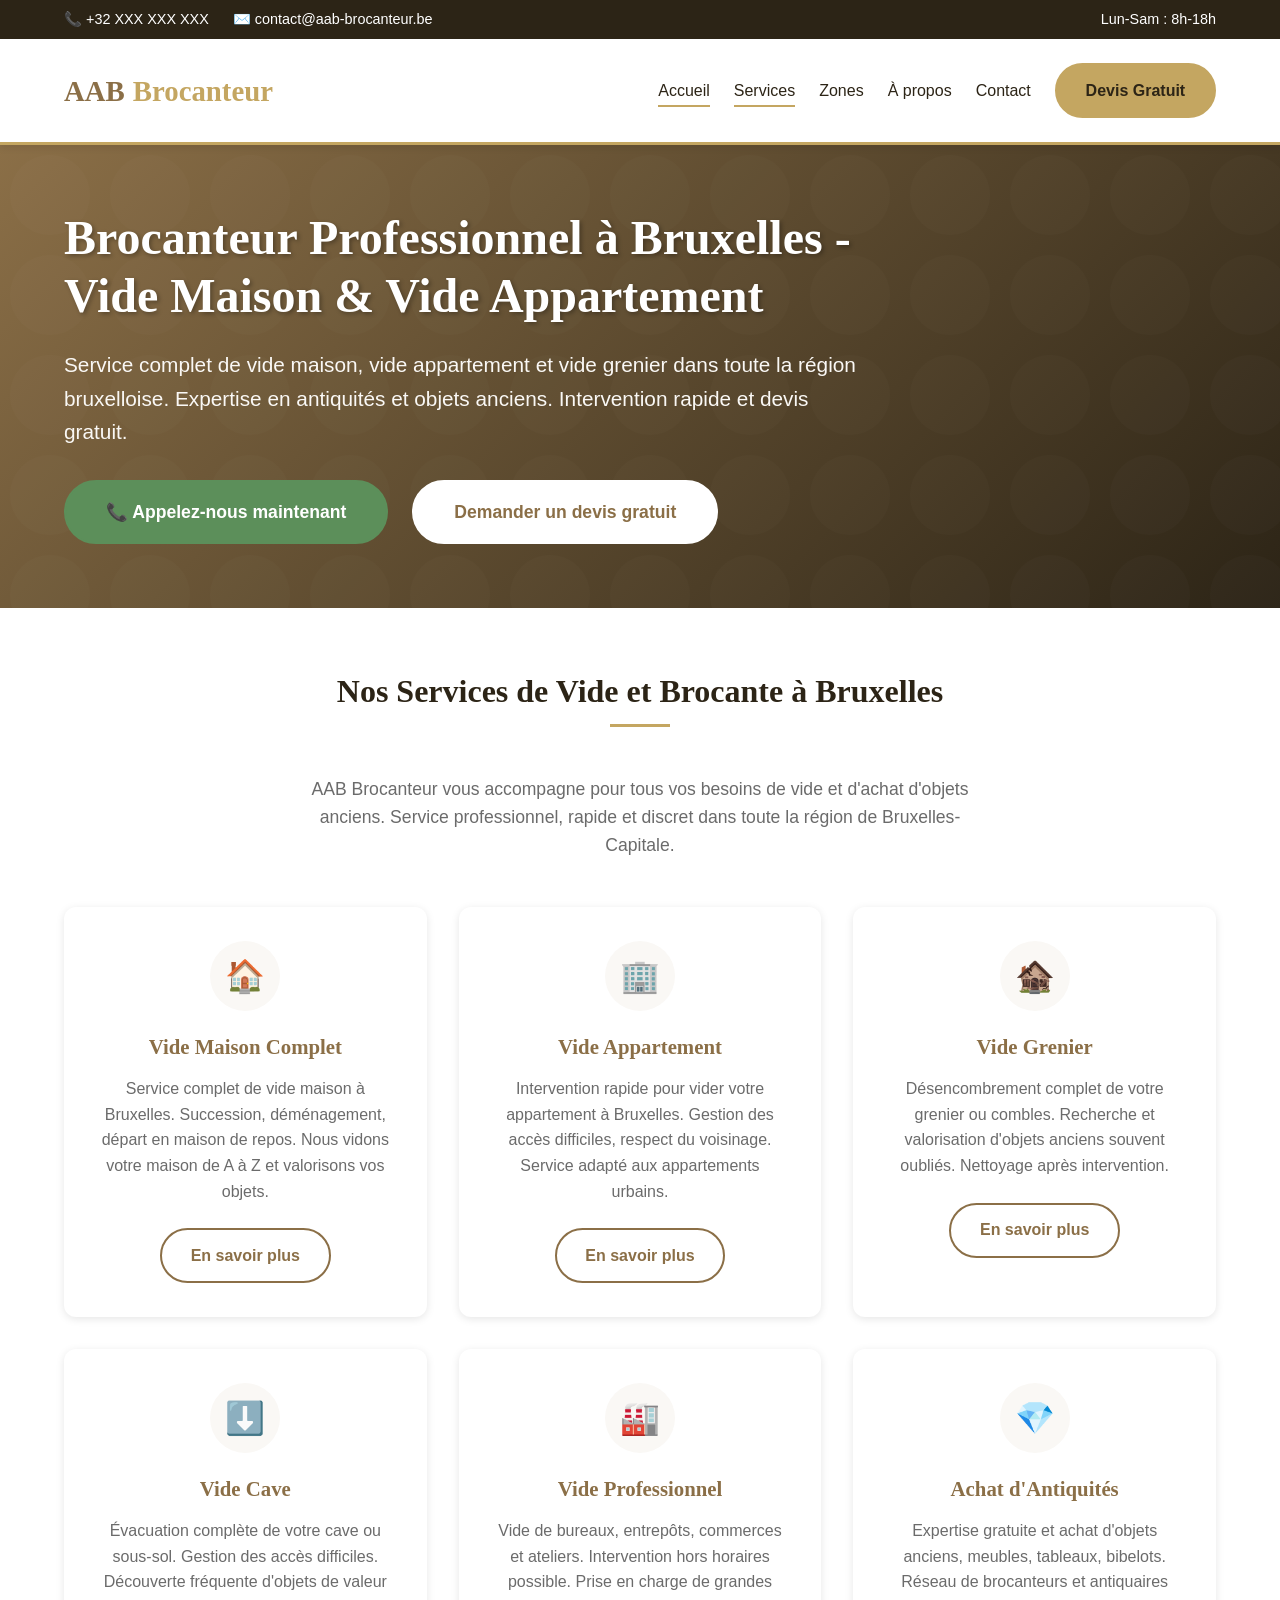
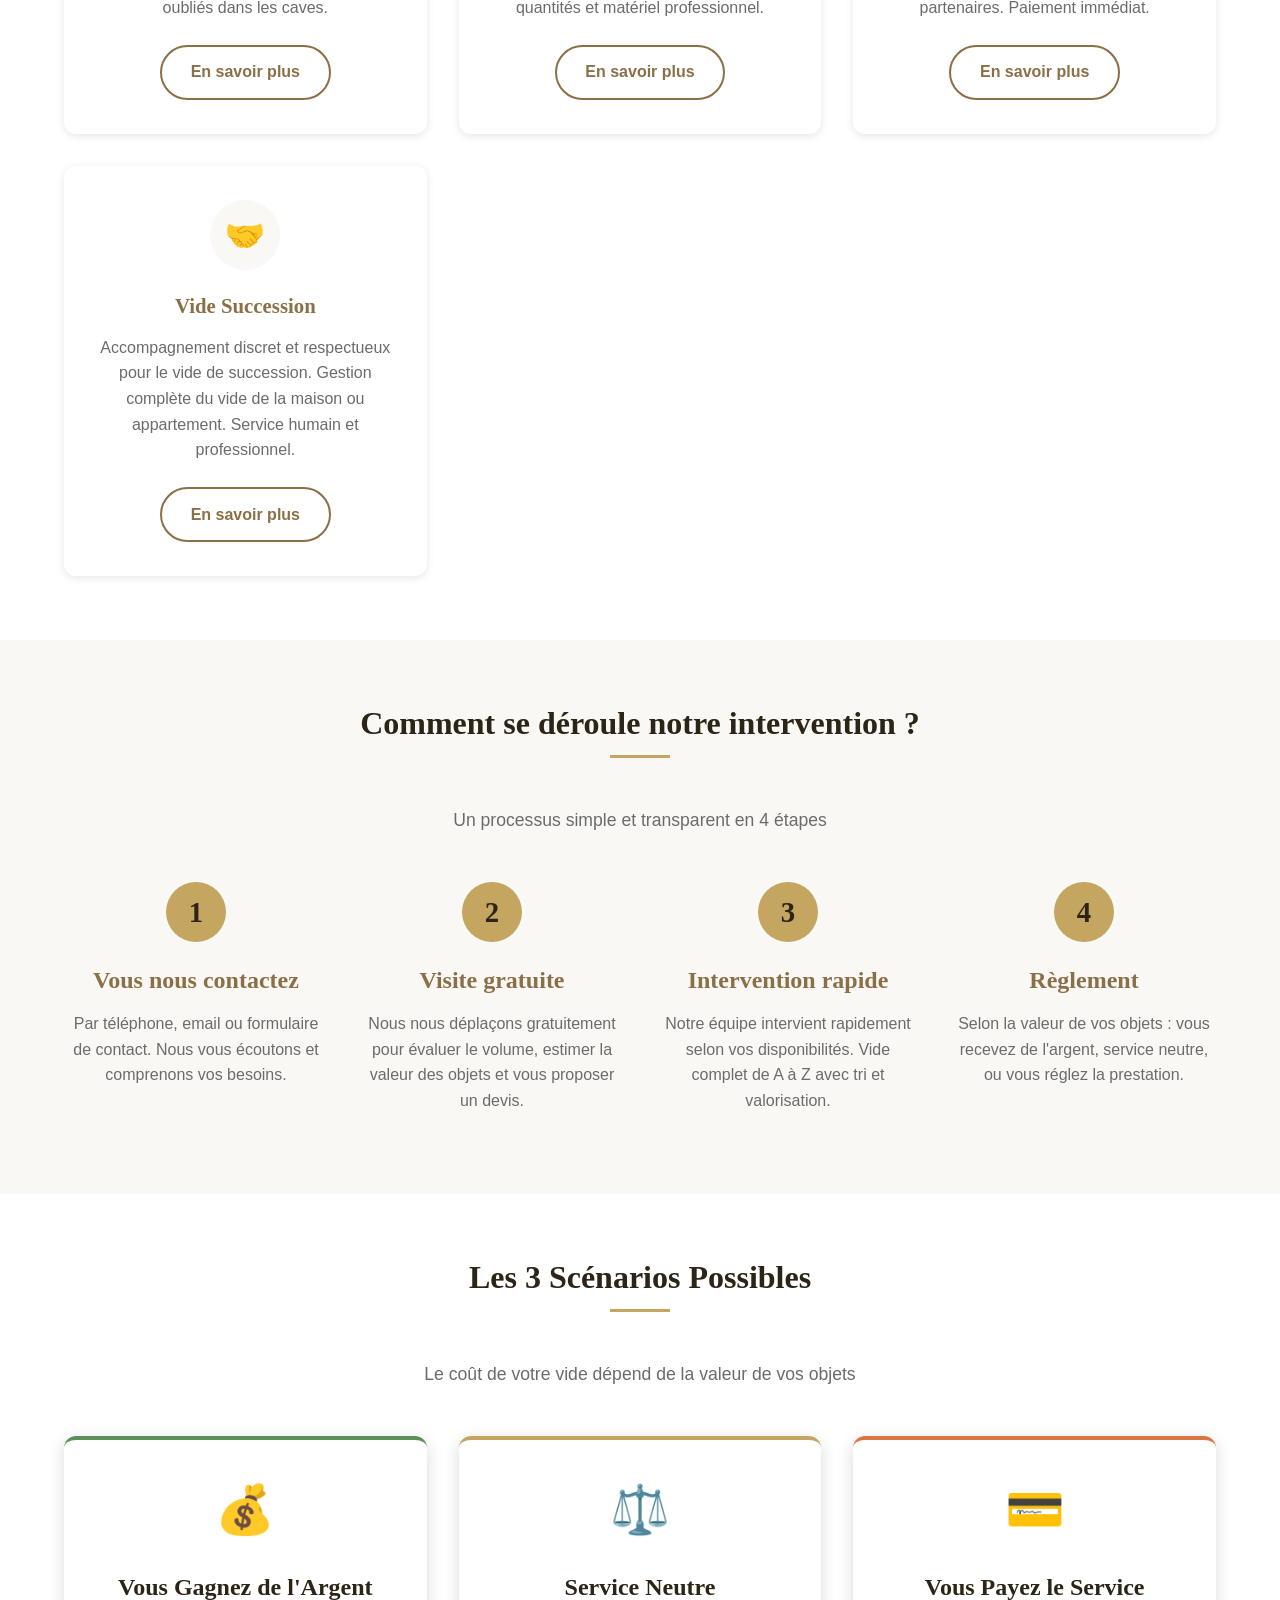
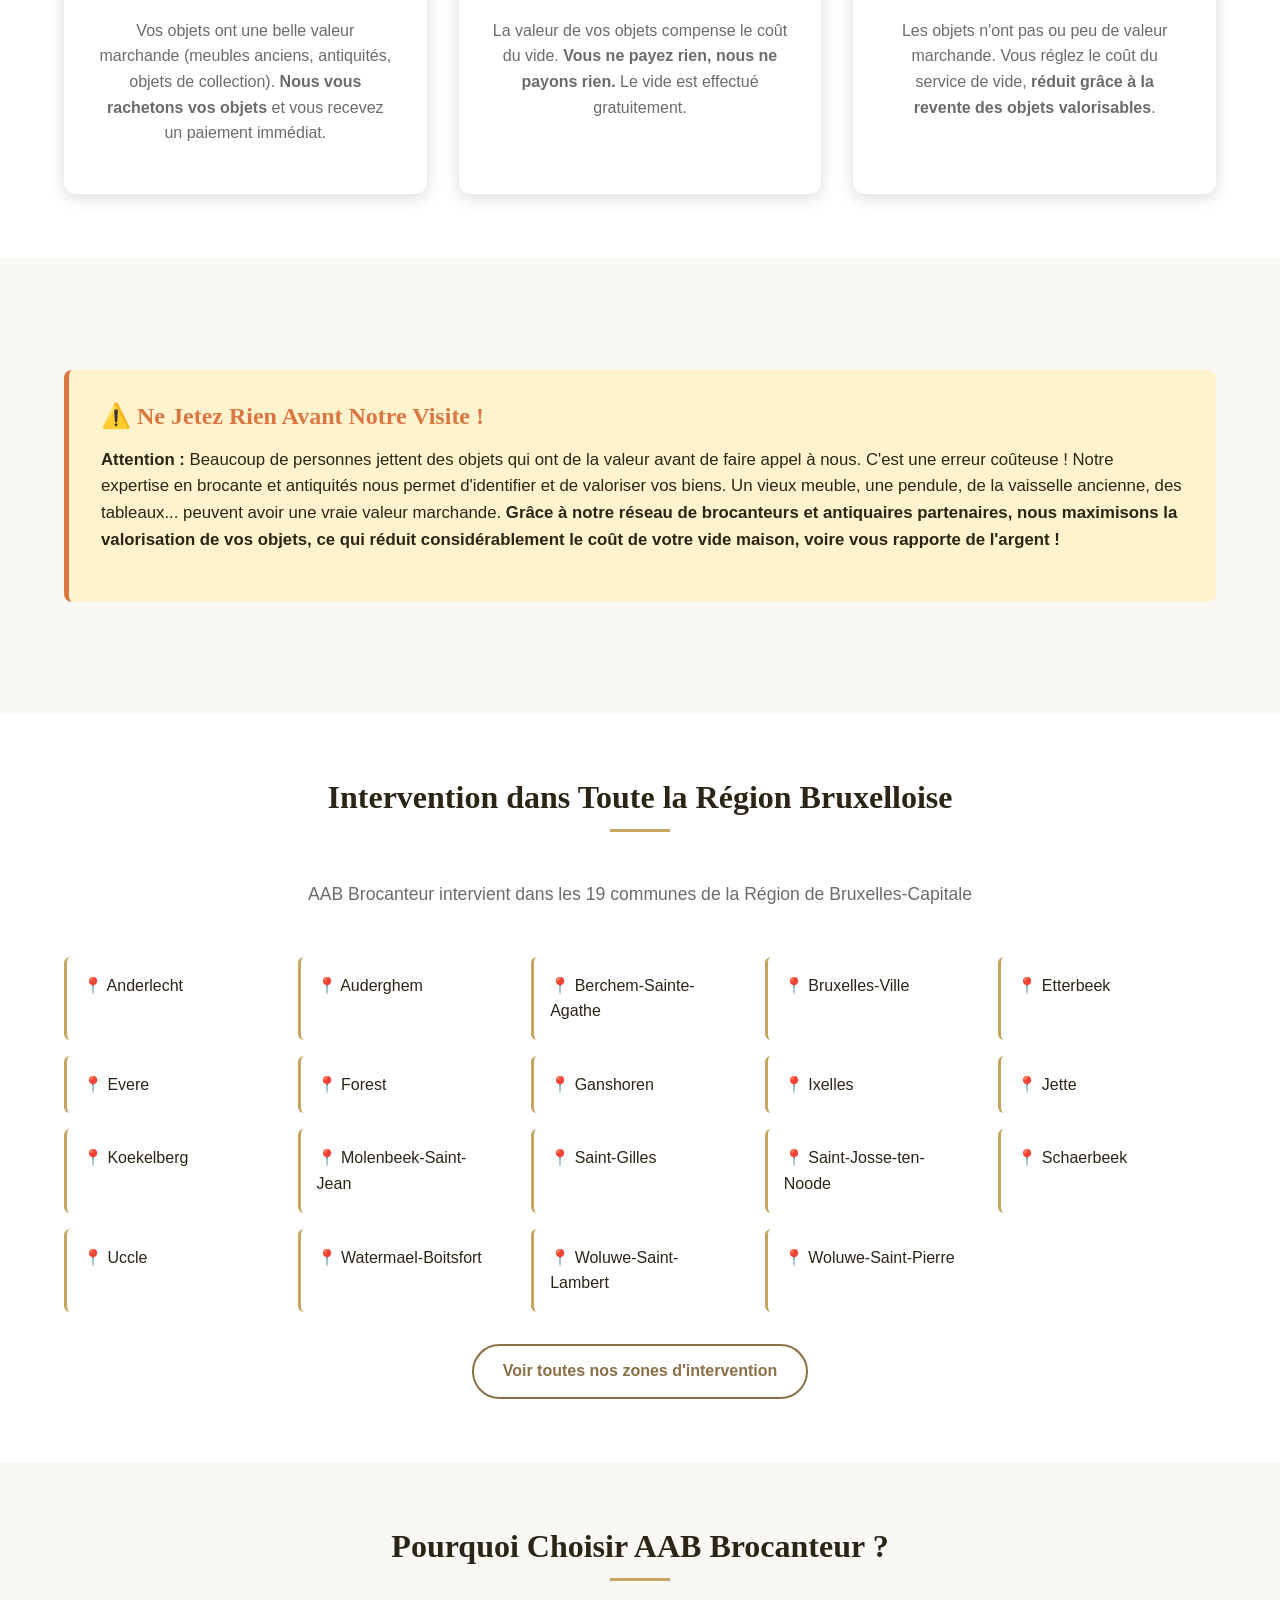
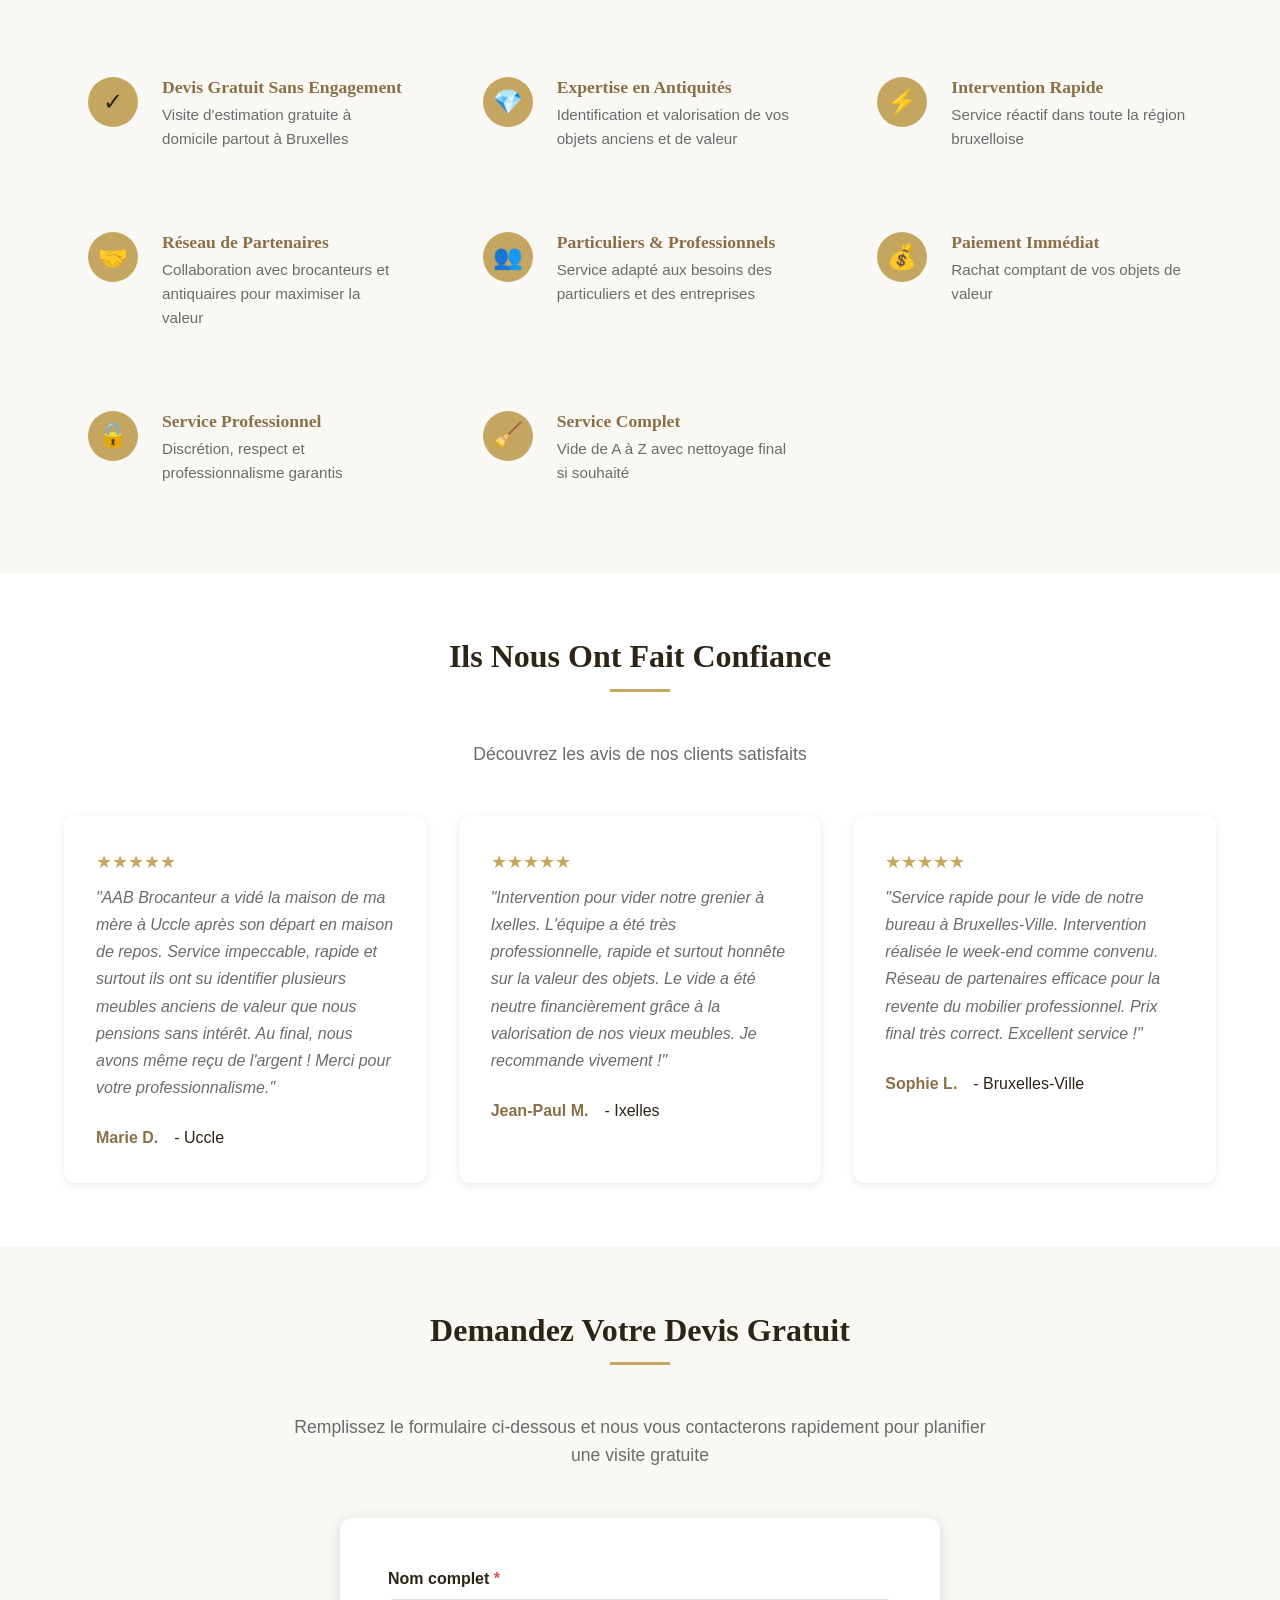
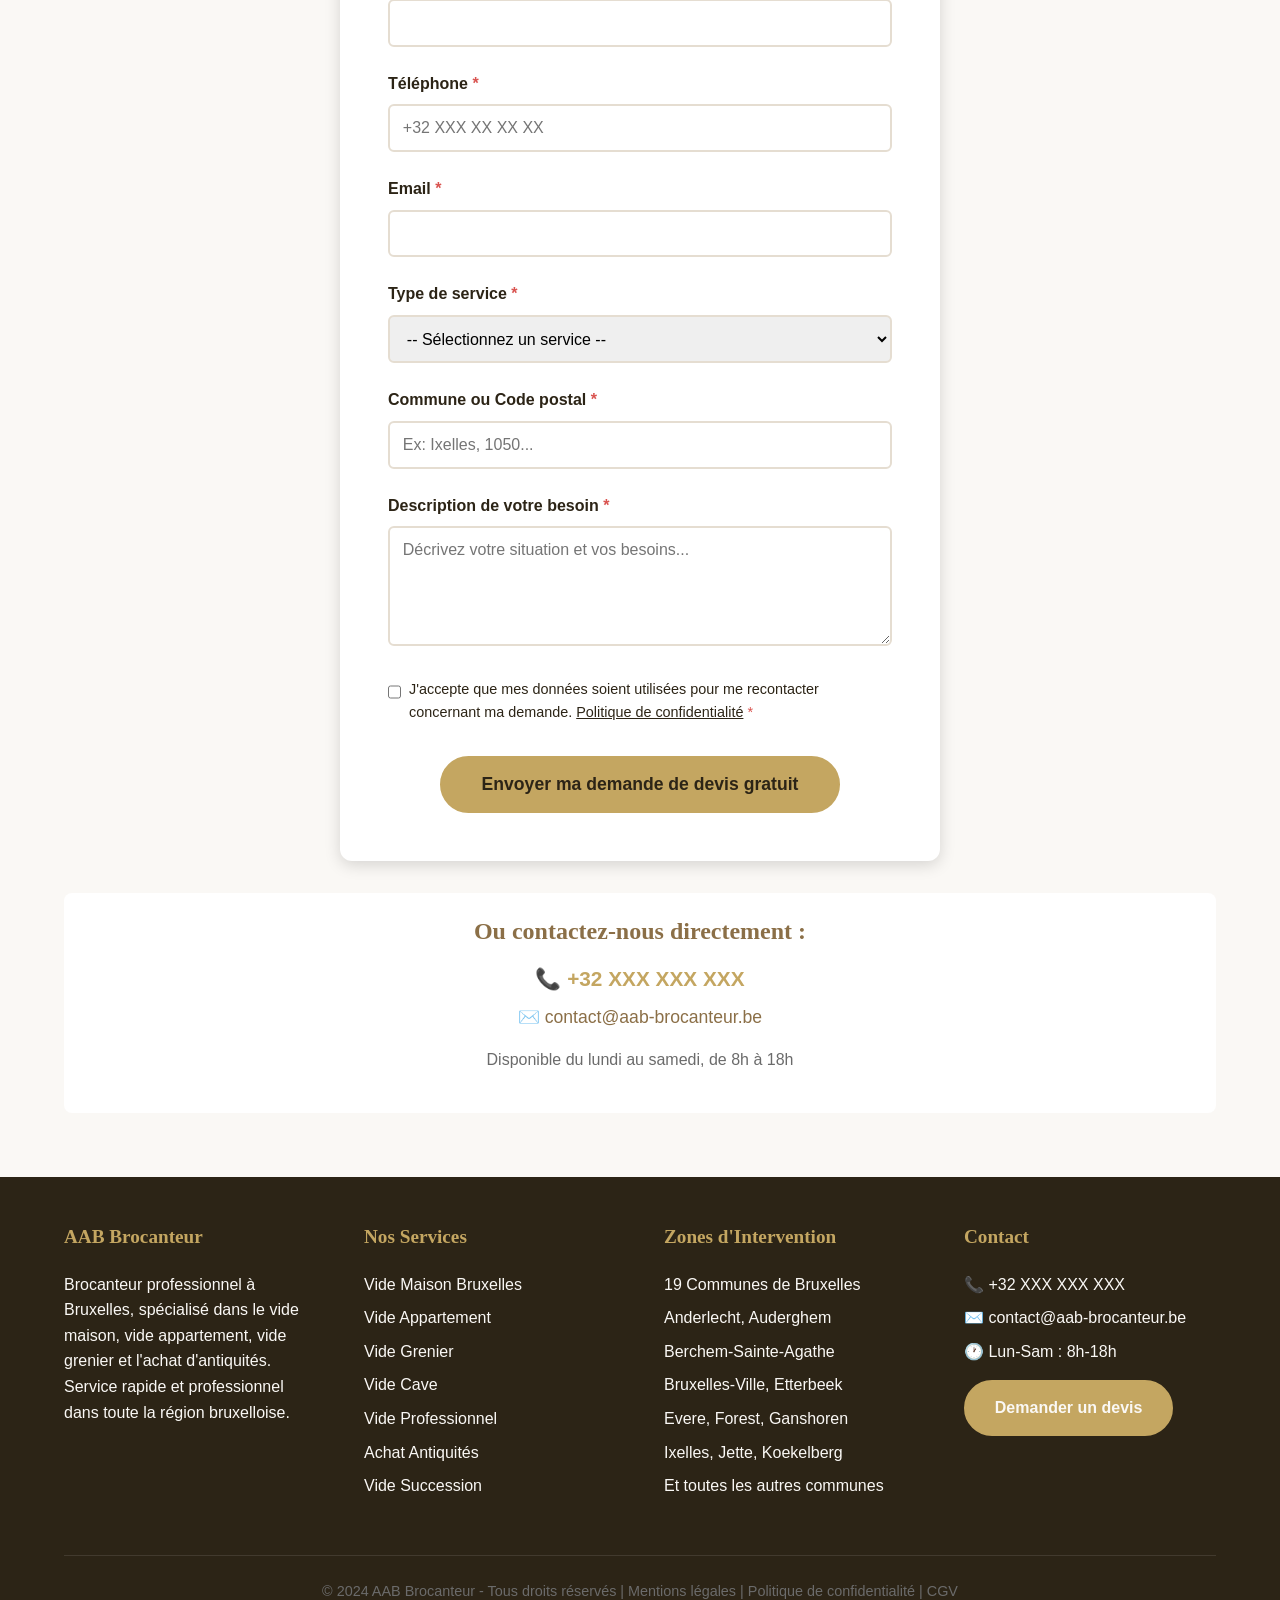
==== index.html @ a9557504 "Création complète du site AAB Brocanteur Site web professionnel pour brocanteur à Bruxelles avec :  " ====
<!DOCTYPE html>
<html lang="fr-BE">
<head>
  <meta charset="UTF-8">
  <meta name="viewport" content="width=device-width, initial-scale=1.0">
  <meta http-equiv="X-UA-Compatible" content="IE=edge">

  <!-- SEO Meta Tags -->
  <title>Brocanteur Bruxelles | Vide Maison & Appartement | AAB Brocanteur</title>
  <meta name="description" content="Brocanteur professionnel à Bruxelles. Vide maison, vide appartement, vide grenier. Expertise en antiquités. Devis gratuit. Intervention rapide dans les 19 communes.">
  <meta name="keywords" content="brocanteur bruxelles, vide maison bruxelles, vide appartement bruxelles, vide grenier bruxelles, vide cave, achat antiquités bruxelles">
  <meta name="author" content="AAB Brocanteur">
  <meta name="robots" content="index, follow">
  <link rel="canonical" href="https://aab-brocanteur.be/">

  <!-- Open Graph / Facebook -->
  <meta property="og:type" content="website">
  <meta property="og:url" content="https://aab-brocanteur.be/">
  <meta property="og:title" content="Brocanteur Bruxelles | Vide Maison & Appartement | AAB Brocanteur">
  <meta property="og:description" content="Brocanteur professionnel à Bruxelles. Vide maison, vide appartement, vide grenier. Expertise en antiquités. Devis gratuit.">
  <meta property="og:locale" content="fr_BE">

  <!-- Favicon (placeholder) -->
  <link rel="icon" type="image/x-icon" href="/favicon.ico">

  <!-- Stylesheet -->
  <link rel="stylesheet" href="css/style.css">

  <!-- Schema.org Structured Data -->
  <script type="application/ld+json">
  {
    "@context": "https://schema.org",
    "@type": "LocalBusiness",
    "name": "AAB Brocanteur",
    "image": "https://aab-brocanteur.be/images/logo.png",
    "@id": "https://aab-brocanteur.be",
    "url": "https://aab-brocanteur.be",
    "telephone": "+32-XXX-XXX-XXX",
    "priceRange": "€€",
    "address": {
      "@type": "PostalAddress",
      "addressLocality": "Bruxelles",
      "addressRegion": "Région de Bruxelles-Capitale",
      "addressCountry": "BE"
    },
    "geo": {
      "@type": "GeoCoordinates",
      "latitude": 50.8503,
      "longitude": 4.3517
    },
    "openingHoursSpecification": {
      "@type": "OpeningHoursSpecification",
      "dayOfWeek": [
        "Monday",
        "Tuesday",
        "Wednesday",
        "Thursday",
        "Friday",
        "Saturday"
      ],
      "opens": "08:00",
      "closes": "18:00"
    },
    "sameAs": [],
    "areaServed": [
      "Anderlecht", "Auderghem", "Berchem-Sainte-Agathe", "Bruxelles-Ville",
      "Etterbeek", "Evere", "Forest", "Ganshoren", "Ixelles", "Jette",
      "Koekelberg", "Molenbeek-Saint-Jean", "Saint-Gilles", "Saint-Josse-ten-Noode",
      "Schaerbeek", "Uccle", "Watermael-Boitsfort", "Woluwe-Saint-Lambert", "Woluwe-Saint-Pierre"
    ],
    "hasOfferCatalog": {
      "@type": "OfferCatalog",
      "name": "Services de vide et brocante",
      "itemListElement": [
        {
          "@type": "Offer",
          "itemOffered": {
            "@type": "Service",
            "name": "Vide Maison Bruxelles",
            "description": "Service complet de vide maison à Bruxelles"
          }
        },
        {
          "@type": "Offer",
          "itemOffered": {
            "@type": "Service",
            "name": "Vide Appartement Bruxelles",
            "description": "Service de vide appartement professionnel"
          }
        },
        {
          "@type": "Offer",
          "itemOffered": {
            "@type": "Service",
            "name": "Achat Antiquités Bruxelles",
            "description": "Expertise et achat d'objets anciens et antiquités"
          }
        }
      ]
    }
  }
  </script>
</head>
<body>

  <!-- ===== HEADER ===== -->
  <header class="header">
    <!-- Header Top -->
    <div class="header-top">
      <div class="container">
        <div class="header-contact">
          <a href="tel:+32XXXXXXXXX" title="Appelez-nous">
            📞 +32 XXX XXX XXX
          </a>
          <a href="mailto:contact@aab-brocanteur.be" title="Envoyez-nous un email">
            ✉️ contact@aab-brocanteur.be
          </a>
        </div>
        <div class="header-hours">
          Lun-Sam : 8h-18h
        </div>
      </div>
    </div>

    <!-- Header Main -->
    <div class="header-main">
      <div class="container">
        <div class="header-content">
          <!-- Logo -->
          <a href="index.html" class="logo">
            AAB <span>Brocanteur</span>
          </a>

          <!-- Navigation -->
          <nav class="nav" role="navigation" aria-label="Navigation principale">
            <ul class="nav-list">
              <li><a href="index.html" class="nav-link active">Accueil</a></li>
              <li><a href="#services" class="nav-link">Services</a></li>
              <li><a href="zones-intervention.html" class="nav-link">Zones</a></li>
              <li><a href="a-propos.html" class="nav-link">À propos</a></li>
              <li><a href="contact.html" class="nav-link">Contact</a></li>
              <li><a href="#devis" class="btn btn-primary">Devis Gratuit</a></li>
            </ul>
          </nav>

          <!-- Mobile Menu Toggle -->
          <button class="mobile-menu-toggle" aria-label="Menu" aria-expanded="false">
            ☰
          </button>
        </div>
      </div>
    </div>
  </header>

  <!-- ===== HERO SECTION ===== -->
  <section class="hero">
    <div class="container">
      <div class="hero-content">
        <h1>Brocanteur Professionnel à Bruxelles - Vide Maison & Vide Appartement</h1>
        <p class="hero-subtitle">
          Service complet de vide maison, vide appartement et vide grenier dans toute la région bruxelloise.
          Expertise en antiquités et objets anciens. Intervention rapide et devis gratuit.
        </p>
        <div class="hero-cta">
          <a href="tel:+32XXXXXXXXX" class="btn btn-phone btn-large">
            📞 Appelez-nous maintenant
          </a>
          <a href="#devis" class="btn btn-white btn-large">
            Demander un devis gratuit
          </a>
        </div>
      </div>
    </div>
  </section>

  <!-- ===== SERVICES ===== -->
  <section id="services" class="section">
    <div class="container">
      <div class="section-title">
        <h2>Nos Services de Vide et Brocante à Bruxelles</h2>
        <p class="section-subtitle">
          AAB Brocanteur vous accompagne pour tous vos besoins de vide et d'achat d'objets anciens.
          Service professionnel, rapide et discret dans toute la région de Bruxelles-Capitale.
        </p>
      </div>

      <div class="services-grid">
        <!-- Service 1 : Vide Maison -->
        <article class="service-card">
          <div class="service-icon">🏠</div>
          <h3>Vide Maison Complet</h3>
          <p>
            Service complet de vide maison à Bruxelles. Succession, déménagement, départ en maison de repos.
            Nous vidons votre maison de A à Z et valorisons vos objets.
          </p>
          <a href="vide-maison-bruxelles.html" class="btn btn-secondary">En savoir plus</a>
        </article>

        <!-- Service 2 : Vide Appartement -->
        <article class="service-card">
          <div class="service-icon">🏢</div>
          <h3>Vide Appartement</h3>
          <p>
            Intervention rapide pour vider votre appartement à Bruxelles. Gestion des accès difficiles,
            respect du voisinage. Service adapté aux appartements urbains.
          </p>
          <a href="vide-appartement-bruxelles.html" class="btn btn-secondary">En savoir plus</a>
        </article>

        <!-- Service 3 : Vide Grenier -->
        <article class="service-card">
          <div class="service-icon">🏚️</div>
          <h3>Vide Grenier</h3>
          <p>
            Désencombrement complet de votre grenier ou combles. Recherche et valorisation d'objets anciens
            souvent oubliés. Nettoyage après intervention.
          </p>
          <a href="vide-grenier-bruxelles.html" class="btn btn-secondary">En savoir plus</a>
        </article>

        <!-- Service 4 : Vide Cave -->
        <article class="service-card">
          <div class="service-icon">⬇️</div>
          <h3>Vide Cave</h3>
          <p>
            Évacuation complète de votre cave ou sous-sol. Gestion des accès difficiles.
            Découverte fréquente d'objets de valeur oubliés dans les caves.
          </p>
          <a href="vide-cave-bruxelles.html" class="btn btn-secondary">En savoir plus</a>
        </article>

        <!-- Service 5 : Vide Professionnel -->
        <article class="service-card">
          <div class="service-icon">🏭</div>
          <h3>Vide Professionnel</h3>
          <p>
            Vide de bureaux, entrepôts, commerces et ateliers. Intervention hors horaires possible.
            Prise en charge de grandes quantités et matériel professionnel.
          </p>
          <a href="vide-professionnel-bruxelles.html" class="btn btn-secondary">En savoir plus</a>
        </article>

        <!-- Service 6 : Brocanteur - Achat Antiquités -->
        <article class="service-card">
          <div class="service-icon">💎</div>
          <h3>Achat d'Antiquités</h3>
          <p>
            Expertise gratuite et achat d'objets anciens, meubles, tableaux, bibelots.
            Réseau de brocanteurs et antiquaires partenaires. Paiement immédiat.
          </p>
          <a href="brocanteur-achat-antiquites-bruxelles.html" class="btn btn-secondary">En savoir plus</a>
        </article>

        <!-- Service 7 : Vide Succession -->
        <article class="service-card">
          <div class="service-icon">🤝</div>
          <h3>Vide Succession</h3>
          <p>
            Accompagnement discret et respectueux pour le vide de succession.
            Gestion complète du vide de la maison ou appartement. Service humain et professionnel.
          </p>
          <a href="vide-succession-bruxelles.html" class="btn btn-secondary">En savoir plus</a>
        </article>
      </div>
    </div>
  </section>

  <!-- ===== COMMENT ÇA MARCHE ===== -->
  <section class="section section-alt">
    <div class="container">
      <div class="section-title">
        <h2>Comment se déroule notre intervention ?</h2>
        <p class="section-subtitle">
          Un processus simple et transparent en 4 étapes
        </p>
      </div>

      <div class="steps-container">
        <div class="step">
          <div class="step-number">1</div>
          <h3>Vous nous contactez</h3>
          <p>
            Par téléphone, email ou formulaire de contact. Nous vous écoutons et comprenons vos besoins.
          </p>
        </div>

        <div class="step">
          <div class="step-number">2</div>
          <h3>Visite gratuite</h3>
          <p>
            Nous nous déplaçons gratuitement pour évaluer le volume, estimer la valeur des objets et vous proposer un devis.
          </p>
        </div>

        <div class="step">
          <div class="step-number">3</div>
          <h3>Intervention rapide</h3>
          <p>
            Notre équipe intervient rapidement selon vos disponibilités. Vide complet de A à Z avec tri et valorisation.
          </p>
        </div>

        <div class="step">
          <div class="step-number">4</div>
          <h3>Règlement</h3>
          <p>
            Selon la valeur de vos objets : vous recevez de l'argent, service neutre, ou vous réglez la prestation.
          </p>
        </div>
      </div>
    </div>
  </section>

  <!-- ===== 3 SCÉNARIOS ===== -->
  <section class="section">
    <div class="container">
      <div class="section-title">
        <h2>Les 3 Scénarios Possibles</h2>
        <p class="section-subtitle">
          Le coût de votre vide dépend de la valeur de vos objets
        </p>
      </div>

      <div class="scenarios-grid">
        <!-- Scénario 1 : Vous gagnez -->
        <div class="scenario-card scenario-positive">
          <div class="scenario-icon">💰</div>
          <h3>Vous Gagnez de l'Argent</h3>
          <p>
            Vos objets ont une belle valeur marchande (meubles anciens, antiquités, objets de collection).
            <strong>Nous vous rachetons vos objets</strong> et vous recevez un paiement immédiat.
          </p>
        </div>

        <!-- Scénario 2 : Service Neutre -->
        <div class="scenario-card scenario-neutral">
          <div class="scenario-icon">⚖️</div>
          <h3>Service Neutre</h3>
          <p>
            La valeur de vos objets compense le coût du vide.
            <strong>Vous ne payez rien, nous ne payons rien.</strong> Le vide est effectué gratuitement.
          </p>
        </div>

        <!-- Scénario 3 : Vous payez -->
        <div class="scenario-card scenario-paid">
          <div class="scenario-icon">💳</div>
          <h3>Vous Payez le Service</h3>
          <p>
            Les objets n'ont pas ou peu de valeur marchande.
            Vous réglez le coût du service de vide, <strong>réduit grâce à la revente des objets valorisables</strong>.
          </p>
        </div>
      </div>
    </div>
  </section>

  <!-- ===== ALERTE IMPORTANTE ===== -->
  <section class="section section-alt">
    <div class="container">
      <div class="alert-box">
        <h3>⚠️ Ne Jetez Rien Avant Notre Visite !</h3>
        <p>
          <strong>Attention :</strong> Beaucoup de personnes jettent des objets qui ont de la valeur avant de faire appel à nous.
          C'est une erreur coûteuse ! Notre expertise en brocante et antiquités nous permet d'identifier et de valoriser
          vos biens. Un vieux meuble, une pendule, de la vaisselle ancienne, des tableaux... peuvent avoir une vraie valeur marchande.
          <strong>Grâce à notre réseau de brocanteurs et antiquaires partenaires, nous maximisons la valorisation de vos objets,
          ce qui réduit considérablement le coût de votre vide maison, voire vous rapporte de l'argent !</strong>
        </p>
      </div>
    </div>
  </section>

  <!-- ===== ZONE D'INTERVENTION ===== -->
  <section class="section">
    <div class="container">
      <div class="section-title">
        <h2>Intervention dans Toute la Région Bruxelloise</h2>
        <p class="section-subtitle">
          AAB Brocanteur intervient dans les 19 communes de la Région de Bruxelles-Capitale
        </p>
      </div>

      <div class="communes-list">
        <div class="commune-item">📍 Anderlecht</div>
        <div class="commune-item">📍 Auderghem</div>
        <div class="commune-item">📍 Berchem-Sainte-Agathe</div>
        <div class="commune-item">📍 Bruxelles-Ville</div>
        <div class="commune-item">📍 Etterbeek</div>
        <div class="commune-item">📍 Evere</div>
        <div class="commune-item">📍 Forest</div>
        <div class="commune-item">📍 Ganshoren</div>
        <div class="commune-item">📍 Ixelles</div>
        <div class="commune-item">📍 Jette</div>
        <div class="commune-item">📍 Koekelberg</div>
        <div class="commune-item">📍 Molenbeek-Saint-Jean</div>
        <div class="commune-item">📍 Saint-Gilles</div>
        <div class="commune-item">📍 Saint-Josse-ten-Noode</div>
        <div class="commune-item">📍 Schaerbeek</div>
        <div class="commune-item">📍 Uccle</div>
        <div class="commune-item">📍 Watermael-Boitsfort</div>
        <div class="commune-item">📍 Woluwe-Saint-Lambert</div>
        <div class="commune-item">📍 Woluwe-Saint-Pierre</div>
      </div>

      <div style="text-align: center; margin-top: 2rem;">
        <a href="zones-intervention.html" class="btn btn-secondary">
          Voir toutes nos zones d'intervention
        </a>
      </div>
    </div>
  </section>

  <!-- ===== POURQUOI NOUS CHOISIR ===== -->
  <section class="section section-alt">
    <div class="container">
      <div class="section-title">
        <h2>Pourquoi Choisir AAB Brocanteur ?</h2>
      </div>

      <div class="features-grid">
        <div class="feature">
          <div class="feature-icon">✓</div>
          <div class="feature-content">
            <h3>Devis Gratuit Sans Engagement</h3>
            <p>Visite d'estimation gratuite à domicile partout à Bruxelles</p>
          </div>
        </div>

        <div class="feature">
          <div class="feature-icon">💎</div>
          <div class="feature-content">
            <h3>Expertise en Antiquités</h3>
            <p>Identification et valorisation de vos objets anciens et de valeur</p>
          </div>
        </div>

        <div class="feature">
          <div class="feature-icon">⚡</div>
          <div class="feature-content">
            <h3>Intervention Rapide</h3>
            <p>Service réactif dans toute la région bruxelloise</p>
          </div>
        </div>

        <div class="feature">
          <div class="feature-icon">🤝</div>
          <div class="feature-content">
            <h3>Réseau de Partenaires</h3>
            <p>Collaboration avec brocanteurs et antiquaires pour maximiser la valeur</p>
          </div>
        </div>

        <div class="feature">
          <div class="feature-icon">👥</div>
          <div class="feature-content">
            <h3>Particuliers & Professionnels</h3>
            <p>Service adapté aux besoins des particuliers et des entreprises</p>
          </div>
        </div>

        <div class="feature">
          <div class="feature-icon">💰</div>
          <div class="feature-content">
            <h3>Paiement Immédiat</h3>
            <p>Rachat comptant de vos objets de valeur</p>
          </div>
        </div>

        <div class="feature">
          <div class="feature-icon">🔒</div>
          <div class="feature-content">
            <h3>Service Professionnel</h3>
            <p>Discrétion, respect et professionnalisme garantis</p>
          </div>
        </div>

        <div class="feature">
          <div class="feature-icon">🧹</div>
          <div class="feature-content">
            <h3>Service Complet</h3>
            <p>Vide de A à Z avec nettoyage final si souhaité</p>
          </div>
        </div>
      </div>
    </div>
  </section>

  <!-- ===== TÉMOIGNAGES ===== -->
  <section class="section">
    <div class="container">
      <div class="section-title">
        <h2>Ils Nous Ont Fait Confiance</h2>
        <p class="section-subtitle">
          Découvrez les avis de nos clients satisfaits
        </p>
      </div>

      <div class="testimonials-grid">
        <article class="testimonial-card">
          <div class="testimonial-stars">★★★★★</div>
          <p class="testimonial-quote">
            "AAB Brocanteur a vidé la maison de ma mère à Uccle après son départ en maison de repos.
            Service impeccable, rapide et surtout ils ont su identifier plusieurs meubles anciens de valeur
            que nous pensions sans intérêt. Au final, nous avons même reçu de l'argent ! Merci pour votre professionnalisme."
          </p>
          <div class="testimonial-author">
            <strong>Marie D.</strong> - Uccle
          </div>
        </article>

        <article class="testimonial-card">
          <div class="testimonial-stars">★★★★★</div>
          <p class="testimonial-quote">
            "Intervention pour vider notre grenier à Ixelles. L'équipe a été très professionnelle,
            rapide et surtout honnête sur la valeur des objets. Le vide a été neutre financièrement
            grâce à la valorisation de nos vieux meubles. Je recommande vivement !"
          </p>
          <div class="testimonial-author">
            <strong>Jean-Paul M.</strong> - Ixelles
          </div>
        </article>

        <article class="testimonial-card">
          <div class="testimonial-stars">★★★★★</div>
          <p class="testimonial-quote">
            "Service rapide pour le vide de notre bureau à Bruxelles-Ville. Intervention réalisée le week-end
            comme convenu. Réseau de partenaires efficace pour la revente du mobilier professionnel.
            Prix final très correct. Excellent service !"
          </p>
          <div class="testimonial-author">
            <strong>Sophie L.</strong> - Bruxelles-Ville
          </div>
        </article>
      </div>
    </div>
  </section>

  <!-- ===== CONTACT / DEVIS ===== -->
  <section id="devis" class="section section-alt">
    <div class="container">
      <div class="section-title">
        <h2>Demandez Votre Devis Gratuit</h2>
        <p class="section-subtitle">
          Remplissez le formulaire ci-dessous et nous vous contacterons rapidement pour planifier une visite gratuite
        </p>
      </div>

      <form class="contact-form" method="post" action="#" novalidate>
        <!-- Honeypot anti-spam (caché) -->
        <input type="text" name="website" style="display:none" tabindex="-1" autocomplete="off">

        <div class="form-group">
          <label for="name">Nom complet <span class="required">*</span></label>
          <input type="text" id="name" name="name" class="form-control" required>
        </div>

        <div class="form-group">
          <label for="phone">Téléphone <span class="required">*</span></label>
          <input type="tel" id="phone" name="phone" class="form-control" required placeholder="+32 XXX XX XX XX">
        </div>

        <div class="form-group">
          <label for="email">Email <span class="required">*</span></label>
          <input type="email" id="email" name="email" class="form-control" required>
        </div>

        <div class="form-group">
          <label for="service">Type de service <span class="required">*</span></label>
          <select id="service" name="service" class="form-control" required>
            <option value="">-- Sélectionnez un service --</option>
            <option value="vide-maison">Vide Maison</option>
            <option value="vide-appartement">Vide Appartement</option>
            <option value="vide-grenier">Vide Grenier</option>
            <option value="vide-cave">Vide Cave</option>
            <option value="vide-professionnel">Vide Professionnel (bureau, entrepôt, commerce)</option>
            <option value="achat-antiquites">Achat d'Antiquités</option>
            <option value="vide-succession">Vide Succession</option>
            <option value="autre">Autre / Conseil</option>
          </select>
        </div>

        <div class="form-group">
          <label for="commune">Commune ou Code postal <span class="required">*</span></label>
          <input type="text" id="commune" name="commune" class="form-control" required placeholder="Ex: Ixelles, 1050...">
        </div>

        <div class="form-group">
          <label for="message">Description de votre besoin <span class="required">*</span></label>
          <textarea id="message" name="message" class="form-control" required placeholder="Décrivez votre situation et vos besoins..."></textarea>
        </div>

        <div class="form-group form-checkbox">
          <input type="checkbox" id="rgpd" name="rgpd" required>
          <label for="rgpd">
            J'accepte que mes données soient utilisées pour me recontacter concernant ma demande.
            <a href="#" style="text-decoration: underline;">Politique de confidentialité</a>
            <span class="required">*</span>
          </label>
        </div>

        <div class="form-submit">
          <button type="submit" class="btn btn-primary btn-large">
            Envoyer ma demande de devis gratuit
          </button>
        </div>
      </form>

      <div style="text-align: center; margin-top: 2rem; padding: 1.5rem; background: white; border-radius: 8px;">
        <h3 style="margin-bottom: 1rem; color: var(--primary-color);">Ou contactez-nous directement :</h3>
        <p style="font-size: 1.3rem; margin: 0.5rem 0;">
          <strong>📞 <a href="tel:+32XXXXXXXXX" style="color: var(--secondary-color);">+32 XXX XXX XXX</a></strong>
        </p>
        <p style="font-size: 1.1rem; margin: 0.5rem 0;">
          ✉️ <a href="mailto:contact@aab-brocanteur.be" style="color: var(--primary-color);">contact@aab-brocanteur.be</a>
        </p>
        <p style="color: var(--text-gray); margin-top: 1rem;">
          Disponible du lundi au samedi, de 8h à 18h
        </p>
      </div>
    </div>
  </section>

  <!-- ===== FOOTER ===== -->
  <footer class="footer">
    <div class="container">
      <div class="footer-content">
        <!-- À propos -->
        <div class="footer-section">
          <h3>AAB Brocanteur</h3>
          <p>
            Brocanteur professionnel à Bruxelles, spécialisé dans le vide maison, vide appartement,
            vide grenier et l'achat d'antiquités. Service rapide et professionnel dans toute la région bruxelloise.
          </p>
        </div>

        <!-- Nos Services -->
        <div class="footer-section">
          <h3>Nos Services</h3>
          <ul>
            <li><a href="vide-maison-bruxelles.html">Vide Maison Bruxelles</a></li>
            <li><a href="vide-appartement-bruxelles.html">Vide Appartement</a></li>
            <li><a href="vide-grenier-bruxelles.html">Vide Grenier</a></li>
            <li><a href="vide-cave-bruxelles.html">Vide Cave</a></li>
            <li><a href="vide-professionnel-bruxelles.html">Vide Professionnel</a></li>
            <li><a href="brocanteur-achat-antiquites-bruxelles.html">Achat Antiquités</a></li>
            <li><a href="vide-succession-bruxelles.html">Vide Succession</a></li>
          </ul>
        </div>

        <!-- Zones d'intervention -->
        <div class="footer-section">
          <h3>Zones d'Intervention</h3>
          <ul>
            <li><a href="zones-intervention.html">19 Communes de Bruxelles</a></li>
            <li>Anderlecht, Auderghem</li>
            <li>Berchem-Sainte-Agathe</li>
            <li>Bruxelles-Ville, Etterbeek</li>
            <li>Evere, Forest, Ganshoren</li>
            <li>Ixelles, Jette, Koekelberg</li>
            <li>Et toutes les autres communes</li>
          </ul>
        </div>

        <!-- Contact -->
        <div class="footer-section">
          <h3>Contact</h3>
          <ul>
            <li>📞 <a href="tel:+32XXXXXXXXX">+32 XXX XXX XXX</a></li>
            <li>✉️ <a href="mailto:contact@aab-brocanteur.be">contact@aab-brocanteur.be</a></li>
            <li>🕐 Lun-Sam : 8h-18h</li>
            <li style="margin-top: 1rem;">
              <a href="contact.html" class="btn btn-primary">Demander un devis</a>
            </li>
          </ul>
        </div>
      </div>

      <!-- Footer Bottom -->
      <div class="footer-bottom">
        <p>
          &copy; 2024 AAB Brocanteur - Tous droits réservés |
          <a href="#">Mentions légales</a> |
          <a href="#">Politique de confidentialité</a> |
          <a href="#">CGV</a>
        </p>
      </div>
    </div>
  </footer>

  <!-- JavaScript -->
  <script src="js/script.js"></script>

</body>
</html>
---- css/style.css ----
/* =====================================================
   AAB BROCANTEUR - STYLES PRINCIPAUX
   Design inspiré du professionnalisme et adapté au vintage
   ===================================================== */

/* === VARIABLES CSS === */
:root {
  /* Palette de couleurs brocante/vintage */
  --primary-color: #8B6F47; /* Marron chaud bois */
  --secondary-color: #C4A661; /* Or/bronze */
  --accent-color: #A67C52; /* Terre cuite */
  --dark-color: #2C2416; /* Marron très foncé */
  --light-bg: #FAF8F5; /* Blanc cassé */
  --white: #FFFFFF;
  --text-dark: #2C2416;
  --text-gray: #6B6B6B;
  --border-color: #E5DDD1;
  --success-green: #5C8F5A;
  --warning-orange: #D97642;

  /* Typographie */
  --font-main: 'Segoe UI', Tahoma, Geneva, Verdana, sans-serif;
  --font-heading: 'Georgia', serif;

  /* Espacements */
  --spacing-xs: 0.5rem;
  --spacing-sm: 1rem;
  --spacing-md: 1.5rem;
  --spacing-lg: 2rem;
  --spacing-xl: 3rem;
  --spacing-xxl: 4rem;

  /* Transitions */
  --transition-smooth: all 0.3s ease;

  /* Ombres */
  --shadow-sm: 0 2px 8px rgba(0,0,0,0.1);
  --shadow-md: 0 4px 16px rgba(0,0,0,0.15);
  --shadow-lg: 0 8px 24px rgba(0,0,0,0.2);
}

/* === RESET & BASE === */
* {
  margin: 0;
  padding: 0;
  box-sizing: border-box;
}

html {
  font-size: 16px;
  scroll-behavior: smooth;
}

body {
  font-family: var(--font-main);
  color: var(--text-dark);
  line-height: 1.6;
  background-color: var(--white);
}

img {
  max-width: 100%;
  height: auto;
  display: block;
}

a {
  text-decoration: none;
  color: inherit;
  transition: var(--transition-smooth);
}

ul {
  list-style: none;
}

/* === TYPOGRAPHIE === */
h1, h2, h3, h4, h5, h6 {
  font-family: var(--font-heading);
  font-weight: 700;
  line-height: 1.2;
  margin-bottom: var(--spacing-md);
  color: var(--dark-color);
}

h1 {
  font-size: 2.5rem;
}

h2 {
  font-size: 2rem;
}

h3 {
  font-size: 1.5rem;
}

p {
  margin-bottom: var(--spacing-sm);
}

/* === CONTENEUR === */
.container {
  max-width: 1200px;
  margin: 0 auto;
  padding: 0 var(--spacing-md);
}

.container-wide {
  max-width: 1400px;
  margin: 0 auto;
  padding: 0 var(--spacing-md);
}

/* === HEADER === */
.header {
  background-color: var(--white);
  box-shadow: var(--shadow-sm);
  position: sticky;
  top: 0;
  z-index: 1000;
  border-bottom: 3px solid var(--secondary-color);
}

.header-top {
  background-color: var(--dark-color);
  color: var(--white);
  padding: var(--spacing-xs) 0;
  font-size: 0.9rem;
}

.header-top .container {
  display: flex;
  justify-content: space-between;
  align-items: center;
  flex-wrap: wrap;
}

.header-contact {
  display: flex;
  gap: var(--spacing-md);
  align-items: center;
}

.header-contact a {
  color: var(--white);
  display: flex;
  align-items: center;
  gap: 0.3rem;
}

.header-contact a:hover {
  color: var(--secondary-color);
}

.header-main {
  padding: var(--spacing-md) 0;
}

.header-content {
  display: flex;
  justify-content: space-between;
  align-items: center;
  flex-wrap: wrap;
  gap: var(--spacing-md);
}

.logo {
  font-family: var(--font-heading);
  font-size: 1.8rem;
  font-weight: bold;
  color: var(--primary-color);
  display: flex;
  align-items: center;
  gap: 0.5rem;
}

.logo span {
  color: var(--secondary-color);
}

/* Navigation */
.nav {
  display: flex;
  gap: var(--spacing-md);
  align-items: center;
}

.nav-list {
  display: flex;
  gap: var(--spacing-md);
  align-items: center;
}

.nav-link {
  color: var(--text-dark);
  font-weight: 500;
  padding: 0.5rem 0;
  position: relative;
}

.nav-link::after {
  content: '';
  position: absolute;
  bottom: 0;
  left: 0;
  width: 0;
  height: 2px;
  background-color: var(--secondary-color);
  transition: width 0.3s ease;
}

.nav-link:hover::after,
.nav-link.active::after {
  width: 100%;
}

.nav-link:hover {
  color: var(--primary-color);
}

/* Menu mobile toggle */
.mobile-menu-toggle {
  display: none;
  background: none;
  border: none;
  font-size: 1.5rem;
  color: var(--primary-color);
  cursor: pointer;
  padding: 0.5rem;
}

/* === BOUTONS === */
.btn {
  display: inline-block;
  padding: 0.8rem 1.8rem;
  border-radius: 50px;
  font-weight: 600;
  text-align: center;
  cursor: pointer;
  transition: var(--transition-smooth);
  border: 2px solid transparent;
  font-size: 1rem;
}

.btn-primary {
  background-color: var(--secondary-color);
  color: var(--dark-color);
  border-color: var(--secondary-color);
}

.btn-primary:hover {
  background-color: var(--primary-color);
  border-color: var(--primary-color);
  color: var(--white);
  transform: translateY(-2px);
  box-shadow: var(--shadow-md);
}

.btn-secondary {
  background-color: transparent;
  color: var(--primary-color);
  border-color: var(--primary-color);
}

.btn-secondary:hover {
  background-color: var(--primary-color);
  color: var(--white);
  transform: translateY(-2px);
}

.btn-white {
  background-color: var(--white);
  color: var(--primary-color);
  border-color: var(--white);
}

.btn-white:hover {
  background-color: transparent;
  color: var(--white);
  border-color: var(--white);
}

.btn-large {
  padding: 1rem 2.5rem;
  font-size: 1.1rem;
}

/* Phone button special */
.btn-phone {
  background-color: var(--success-green);
  color: var(--white);
  border-color: var(--success-green);
  display: inline-flex;
  align-items: center;
  gap: 0.5rem;
}

.btn-phone:hover {
  background-color: #4a7348;
  transform: scale(1.05);
}

/* === HERO SECTION === */
.hero {
  background: linear-gradient(135deg, var(--primary-color) 0%, var(--dark-color) 100%);
  color: var(--white);
  padding: var(--spacing-xxl) 0;
  position: relative;
  overflow: hidden;
}

.hero::before {
  content: '';
  position: absolute;
  top: 0;
  left: 0;
  right: 0;
  bottom: 0;
  background: url('data:image/svg+xml,<svg xmlns="http://www.w3.org/2000/svg" viewBox="0 0 100 100"><circle cx="50" cy="50" r="40" fill="rgba(255,255,255,0.03)"/></svg>');
  background-size: 100px 100px;
  opacity: 0.5;
}

.hero-content {
  position: relative;
  z-index: 1;
  max-width: 800px;
}

.hero h1 {
  color: var(--white);
  font-size: 3rem;
  margin-bottom: var(--spacing-md);
  text-shadow: 2px 2px 4px rgba(0,0,0,0.3);
}

.hero-subtitle {
  font-size: 1.3rem;
  margin-bottom: var(--spacing-lg);
  color: var(--light-bg);
}

.hero-cta {
  display: flex;
  gap: var(--spacing-md);
  flex-wrap: wrap;
}

/* === SECTIONS === */
.section {
  padding: var(--spacing-xxl) 0;
}

.section-alt {
  background-color: var(--light-bg);
}

.section-title {
  text-align: center;
  margin-bottom: var(--spacing-xl);
}

.section-title h2 {
  position: relative;
  display: inline-block;
  padding-bottom: var(--spacing-sm);
}

.section-title h2::after {
  content: '';
  position: absolute;
  bottom: 0;
  left: 50%;
  transform: translateX(-50%);
  width: 60px;
  height: 3px;
  background-color: var(--secondary-color);
}

.section-subtitle {
  color: var(--text-gray);
  font-size: 1.1rem;
  max-width: 700px;
  margin: var(--spacing-md) auto 0;
  text-align: center;
}

/* === GRILLE DE SERVICES === */
.services-grid {
  display: grid;
  grid-template-columns: repeat(auto-fit, minmax(280px, 1fr));
  gap: var(--spacing-lg);
  margin-top: var(--spacing-xl);
}

.service-card {
  background-color: var(--white);
  border-radius: 12px;
  padding: var(--spacing-lg);
  box-shadow: var(--shadow-sm);
  transition: var(--transition-smooth);
  border: 2px solid transparent;
  text-align: center;
}

.service-card:hover {
  transform: translateY(-8px);
  box-shadow: var(--shadow-lg);
  border-color: var(--secondary-color);
}

.service-icon {
  width: 70px;
  height: 70px;
  margin: 0 auto var(--spacing-md);
  background-color: var(--light-bg);
  border-radius: 50%;
  display: flex;
  align-items: center;
  justify-content: center;
  font-size: 2rem;
  color: var(--primary-color);
  transition: var(--transition-smooth);
}

.service-card:hover .service-icon {
  background-color: var(--secondary-color);
  color: var(--dark-color);
  transform: rotate(360deg);
}

.service-card h3 {
  color: var(--primary-color);
  margin-bottom: var(--spacing-sm);
  font-size: 1.3rem;
}

.service-card p {
  color: var(--text-gray);
  margin-bottom: var(--spacing-md);
}

/* === ÉTAPES === */
.steps-container {
  display: grid;
  grid-template-columns: repeat(auto-fit, minmax(250px, 1fr));
  gap: var(--spacing-lg);
  margin-top: var(--spacing-xl);
}

.step {
  text-align: center;
  position: relative;
}

.step-number {
  width: 60px;
  height: 60px;
  background-color: var(--secondary-color);
  color: var(--dark-color);
  border-radius: 50%;
  display: flex;
  align-items: center;
  justify-content: center;
  font-size: 1.8rem;
  font-weight: bold;
  margin: 0 auto var(--spacing-md);
  font-family: var(--font-heading);
}

.step h3 {
  margin-bottom: var(--spacing-sm);
  color: var(--primary-color);
}

.step p {
  color: var(--text-gray);
}

/* === SCÉNARIOS === */
.scenarios-grid {
  display: grid;
  grid-template-columns: repeat(auto-fit, minmax(300px, 1fr));
  gap: var(--spacing-lg);
  margin-top: var(--spacing-xl);
}

.scenario-card {
  background-color: var(--white);
  border-radius: 12px;
  padding: var(--spacing-lg);
  box-shadow: var(--shadow-md);
  border-top: 4px solid var(--primary-color);
  text-align: center;
}

.scenario-card.scenario-positive {
  border-top-color: var(--success-green);
}

.scenario-card.scenario-neutral {
  border-top-color: var(--secondary-color);
}

.scenario-card.scenario-paid {
  border-top-color: var(--warning-orange);
}

.scenario-icon {
  font-size: 3rem;
  margin-bottom: var(--spacing-md);
}

.scenario-card h3 {
  margin-bottom: var(--spacing-sm);
}

.scenario-card p {
  color: var(--text-gray);
}

/* === ALERTE IMPORTANTE === */
.alert-box {
  background-color: #FFF3CD;
  border-left: 5px solid var(--warning-orange);
  padding: var(--spacing-lg);
  border-radius: 8px;
  margin: var(--spacing-xl) 0;
}

.alert-box h3 {
  color: var(--warning-orange);
  margin-bottom: var(--spacing-sm);
  display: flex;
  align-items: center;
  gap: 0.5rem;
}

.alert-box p {
  color: var(--text-dark);
  font-size: 1.05rem;
}

/* === ZONE D'INTERVENTION === */
.communes-list {
  display: grid;
  grid-template-columns: repeat(auto-fill, minmax(200px, 1fr));
  gap: var(--spacing-sm);
  margin-top: var(--spacing-lg);
}

.commune-item {
  padding: var(--spacing-sm);
  background-color: var(--white);
  border-radius: 6px;
  border-left: 3px solid var(--secondary-color);
  transition: var(--transition-smooth);
}

.commune-item:hover {
  background-color: var(--light-bg);
  transform: translateX(5px);
}

/* === AVANTAGES === */
.features-grid {
  display: grid;
  grid-template-columns: repeat(auto-fit, minmax(280px, 1fr));
  gap: var(--spacing-lg);
  margin-top: var(--spacing-xl);
}

.feature {
  display: flex;
  gap: var(--spacing-md);
  padding: var(--spacing-md);
  background-color: var(--white);
  border-radius: 8px;
  transition: var(--transition-smooth);
}

.section-alt .feature {
  background-color: var(--light-bg);
}

.feature:hover {
  transform: translateX(8px);
}

.feature-icon {
  flex-shrink: 0;
  width: 50px;
  height: 50px;
  background-color: var(--secondary-color);
  border-radius: 50%;
  display: flex;
  align-items: center;
  justify-content: center;
  font-size: 1.5rem;
}

.feature-content h3 {
  font-size: 1.1rem;
  margin-bottom: 0.3rem;
  color: var(--primary-color);
}

.feature-content p {
  color: var(--text-gray);
  font-size: 0.95rem;
  margin: 0;
}

/* === FORMULAIRE DE CONTACT === */
.contact-form {
  max-width: 600px;
  margin: var(--spacing-xl) auto 0;
  background-color: var(--white);
  padding: var(--spacing-xl);
  border-radius: 12px;
  box-shadow: var(--shadow-md);
}

.form-group {
  margin-bottom: var(--spacing-md);
}

.form-group label {
  display: block;
  margin-bottom: var(--spacing-xs);
  font-weight: 600;
  color: var(--text-dark);
}

.form-group label .required {
  color: #D9534F;
}

.form-control {
  width: 100%;
  padding: 0.8rem;
  border: 2px solid var(--border-color);
  border-radius: 6px;
  font-family: var(--font-main);
  font-size: 1rem;
  transition: var(--transition-smooth);
}

.form-control:focus {
  outline: none;
  border-color: var(--secondary-color);
  box-shadow: 0 0 0 3px rgba(196, 166, 97, 0.1);
}

textarea.form-control {
  resize: vertical;
  min-height: 120px;
}

.form-checkbox {
  display: flex;
  align-items: flex-start;
  gap: var(--spacing-xs);
}

.form-checkbox input[type="checkbox"] {
  margin-top: 0.3rem;
  width: 18px;
  height: 18px;
  cursor: pointer;
}

.form-checkbox label {
  font-weight: normal;
  cursor: pointer;
  margin: 0;
  font-size: 0.9rem;
}

.form-submit {
  text-align: center;
  margin-top: var(--spacing-lg);
}

/* === TÉMOIGNAGES === */
.testimonials-grid {
  display: grid;
  grid-template-columns: repeat(auto-fit, minmax(300px, 1fr));
  gap: var(--spacing-lg);
  margin-top: var(--spacing-xl);
}

.testimonial-card {
  background-color: var(--white);
  padding: var(--spacing-lg);
  border-radius: 12px;
  box-shadow: var(--shadow-sm);
  position: relative;
}

.testimonial-quote {
  font-style: italic;
  color: var(--text-gray);
  margin-bottom: var(--spacing-md);
  line-height: 1.7;
}

.testimonial-author {
  display: flex;
  align-items: center;
  gap: var(--spacing-sm);
}

.testimonial-author strong {
  color: var(--primary-color);
}

.testimonial-stars {
  color: var(--secondary-color);
  font-size: 1.1rem;
  margin-bottom: var(--spacing-xs);
}

/* === FOOTER === */
.footer {
  background-color: var(--dark-color);
  color: var(--light-bg);
  padding: var(--spacing-xl) 0 var(--spacing-md);
}

.footer-content {
  display: grid;
  grid-template-columns: repeat(auto-fit, minmax(250px, 1fr));
  gap: var(--spacing-xl);
  margin-bottom: var(--spacing-xl);
}

.footer-section h3 {
  color: var(--secondary-color);
  margin-bottom: var(--spacing-md);
  font-size: 1.2rem;
}

.footer-section ul {
  list-style: none;
}

.footer-section ul li {
  margin-bottom: var(--spacing-xs);
}

.footer-section a {
  color: var(--light-bg);
  transition: var(--transition-smooth);
}

.footer-section a:hover {
  color: var(--secondary-color);
  padding-left: 5px;
}

.footer-bottom {
  border-top: 1px solid rgba(255,255,255,0.1);
  padding-top: var(--spacing-md);
  text-align: center;
  color: var(--text-gray);
  font-size: 0.9rem;
}

/* === RESPONSIVE === */

/* Tablettes */
@media (max-width: 968px) {
  h1 {
    font-size: 2rem;
  }

  h2 {
    font-size: 1.7rem;
  }

  .hero h1 {
    font-size: 2.2rem;
  }

  .hero-subtitle {
    font-size: 1.1rem;
  }
}

/* Mobile */
@media (max-width: 768px) {
  :root {
    --spacing-xl: 2rem;
    --spacing-xxl: 2.5rem;
  }

  .mobile-menu-toggle {
    display: block;
  }

  .nav {
    position: fixed;
    top: 0;
    right: -100%;
    width: 80%;
    max-width: 300px;
    height: 100vh;
    background-color: var(--white);
    box-shadow: var(--shadow-lg);
    transition: right 0.3s ease;
    z-index: 9999;
  }

  .nav.active {
    right: 0;
  }

  .nav-list {
    flex-direction: column;
    padding: var(--spacing-xl) var(--spacing-md);
    gap: var(--spacing-md);
  }

  .nav-link {
    font-size: 1.1rem;
    width: 100%;
    padding: var(--spacing-sm) 0;
  }

  .header-content {
    flex-direction: column;
    align-items: flex-start;
  }

  .hero-cta {
    flex-direction: column;
  }

  .btn {
    width: 100%;
    text-align: center;
  }

  .services-grid,
  .steps-container,
  .scenarios-grid,
  .features-grid,
  .testimonials-grid {
    grid-template-columns: 1fr;
  }

  .communes-list {
    grid-template-columns: 1fr;
  }

  h1 {
    font-size: 1.8rem;
  }

  .hero h1 {
    font-size: 1.9rem;
  }

  .contact-form {
    padding: var(--spacing-md);
  }
}

/* Très petits écrans */
@media (max-width: 480px) {
  html {
    font-size: 14px;
  }

  .container {
    padding: 0 var(--spacing-sm);
  }

  .header-contact {
    flex-direction: column;
    gap: var(--spacing-xs);
    align-items: flex-start;
  }
}

/* === ANIMATIONS === */
@keyframes fadeInUp {
  from {
    opacity: 0;
    transform: translateY(30px);
  }
  to {
    opacity: 1;
    transform: translateY(0);
  }
}

.fade-in-up {
  animation: fadeInUp 0.6s ease-out;
}

/* === UTILITAIRES === */
.text-center {
  text-align: center;
}

.text-primary {
  color: var(--primary-color);
}

.text-secondary {
  color: var(--secondary-color);
}

.mb-0 { margin-bottom: 0; }
.mb-1 { margin-bottom: var(--spacing-sm); }
.mb-2 { margin-bottom: var(--spacing-md); }
.mb-3 { margin-bottom: var(--spacing-lg); }

.mt-0 { margin-top: 0; }
.mt-1 { margin-top: var(--spacing-sm); }
.mt-2 { margin-top: var(--spacing-md); }
.mt-3 { margin-top: var(--spacing-lg); }
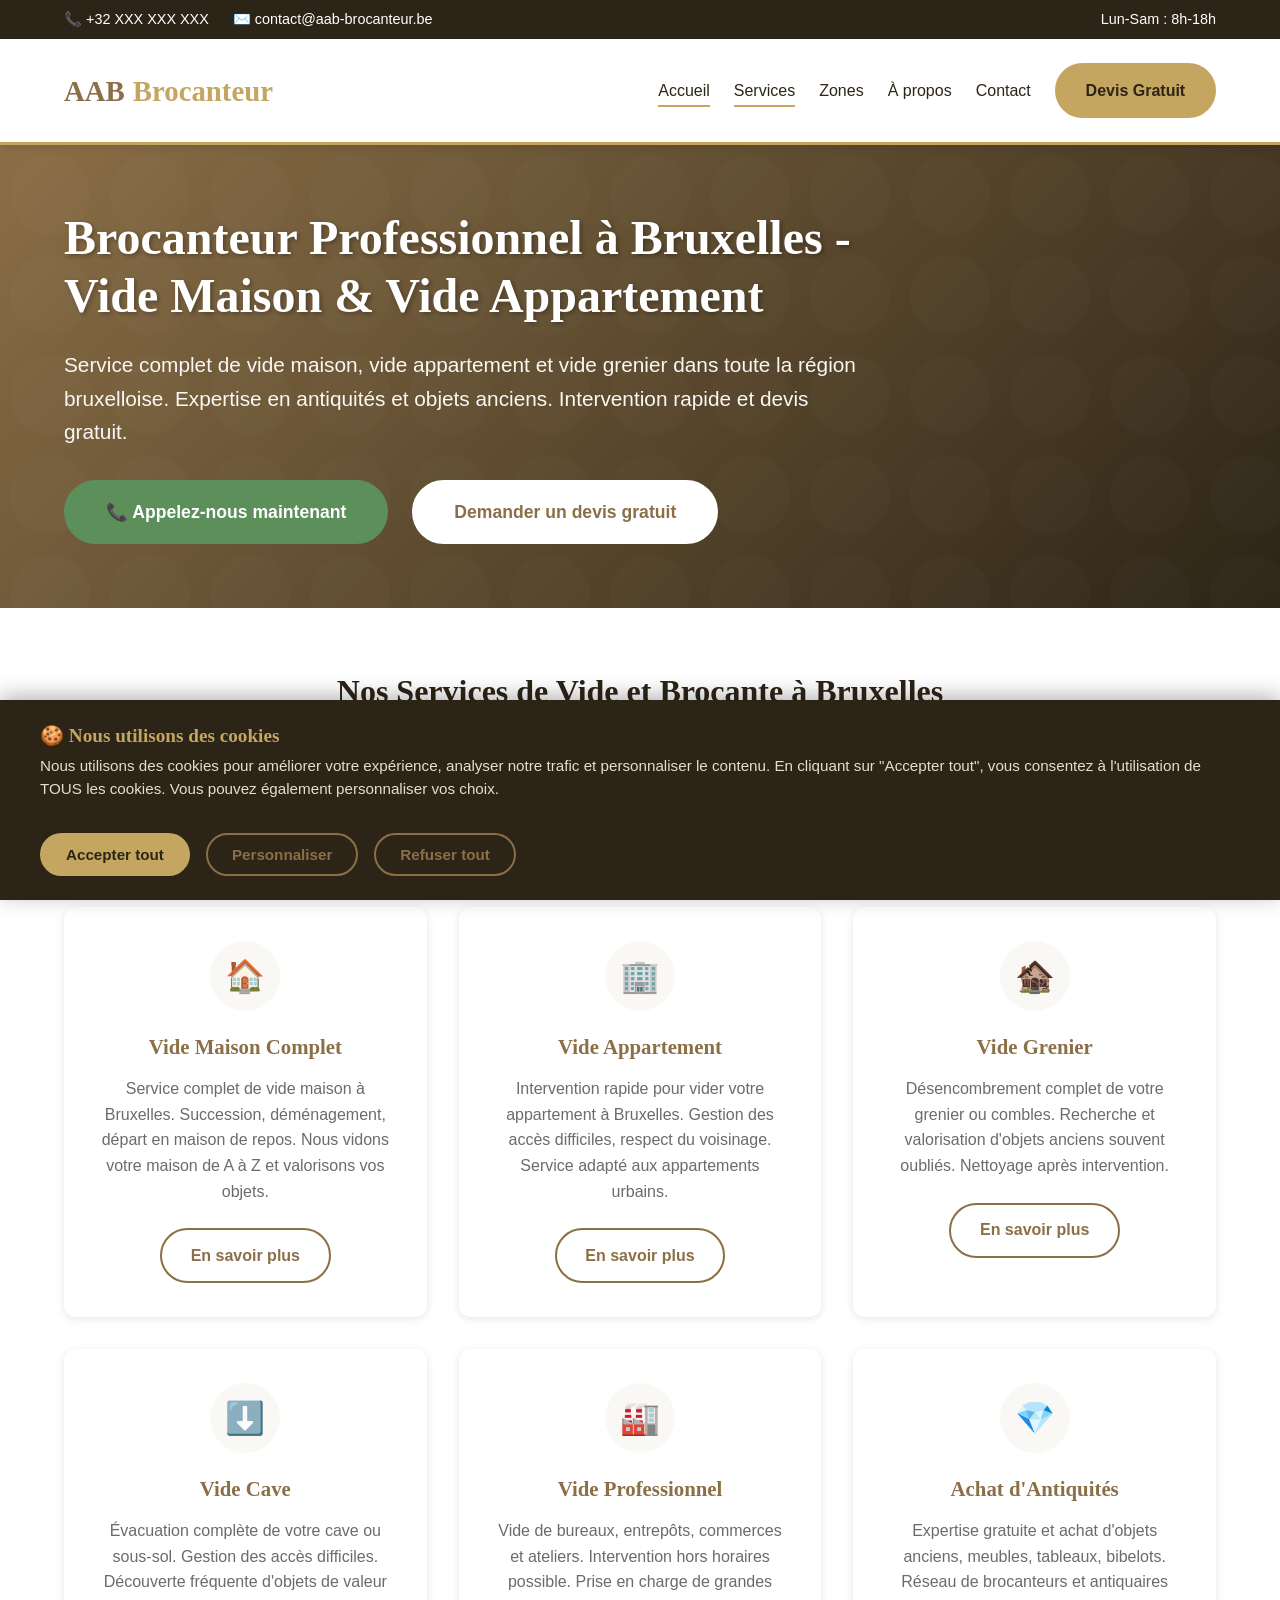
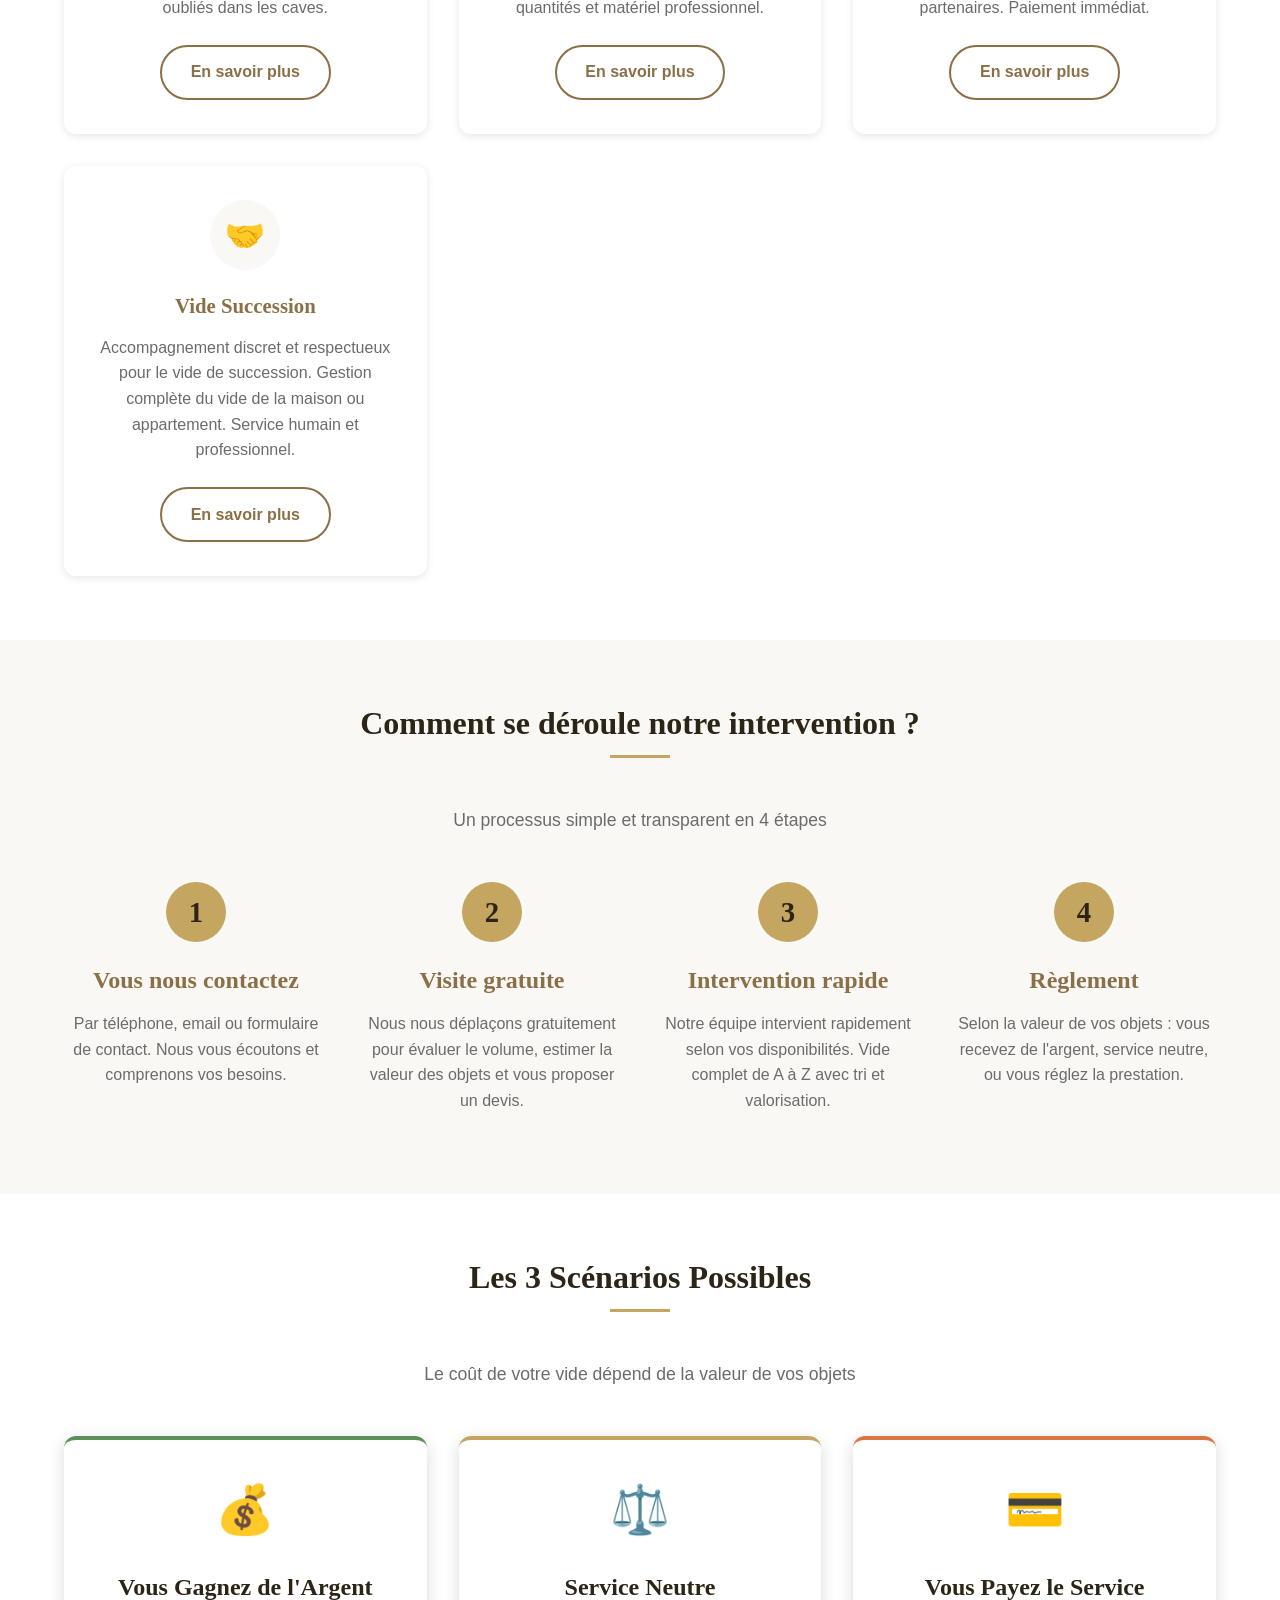
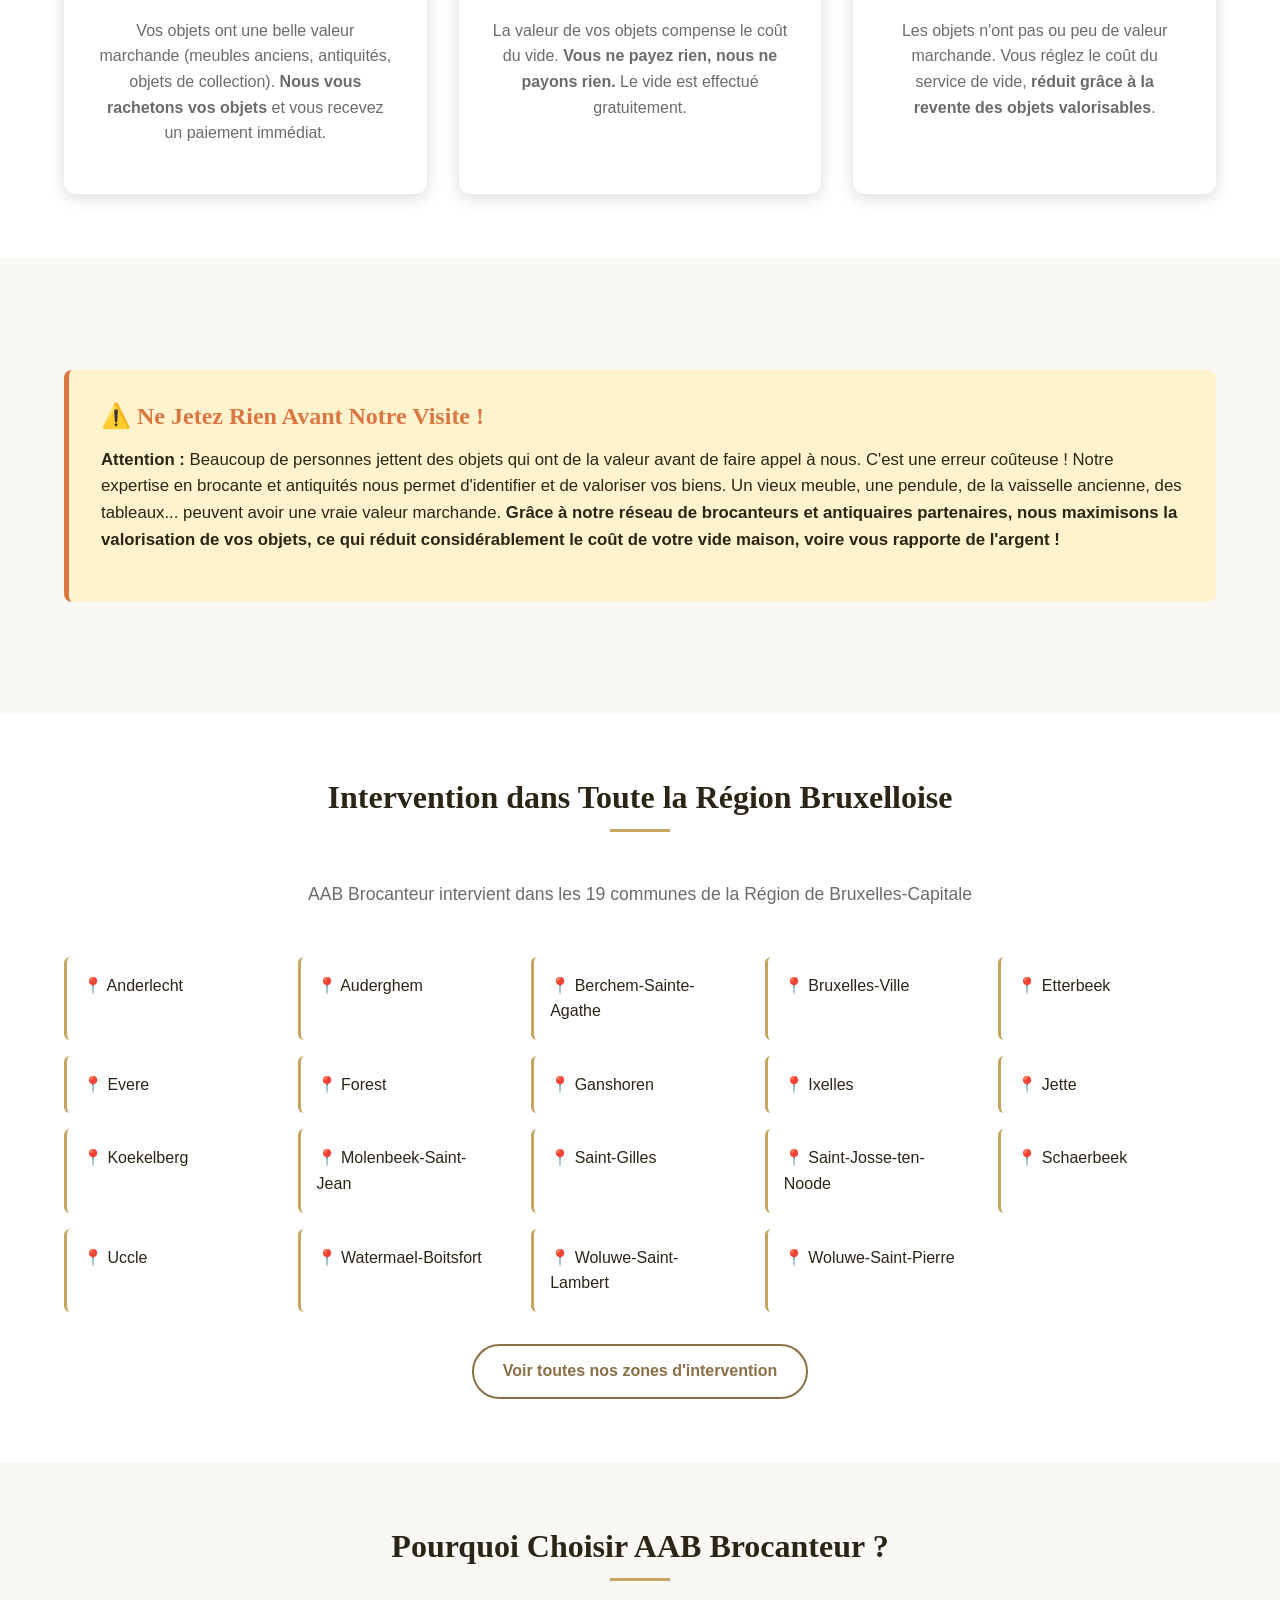
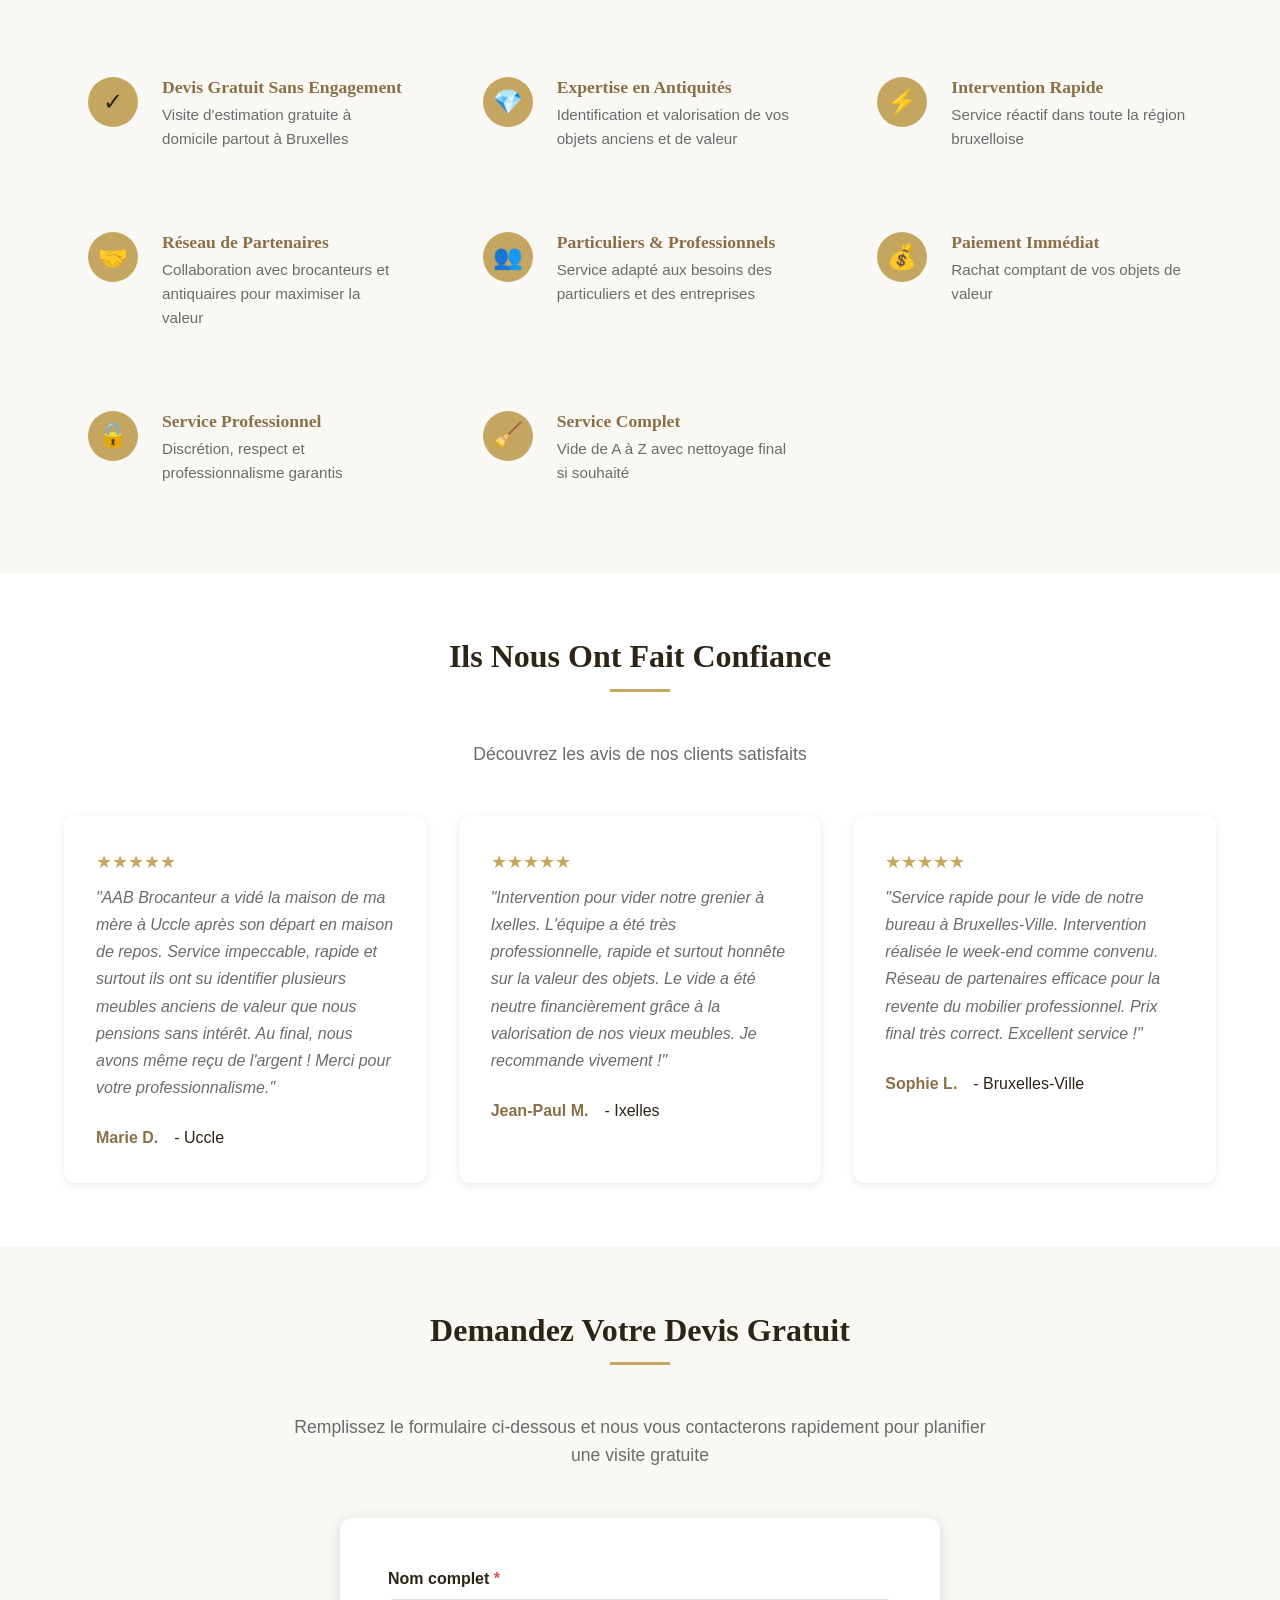
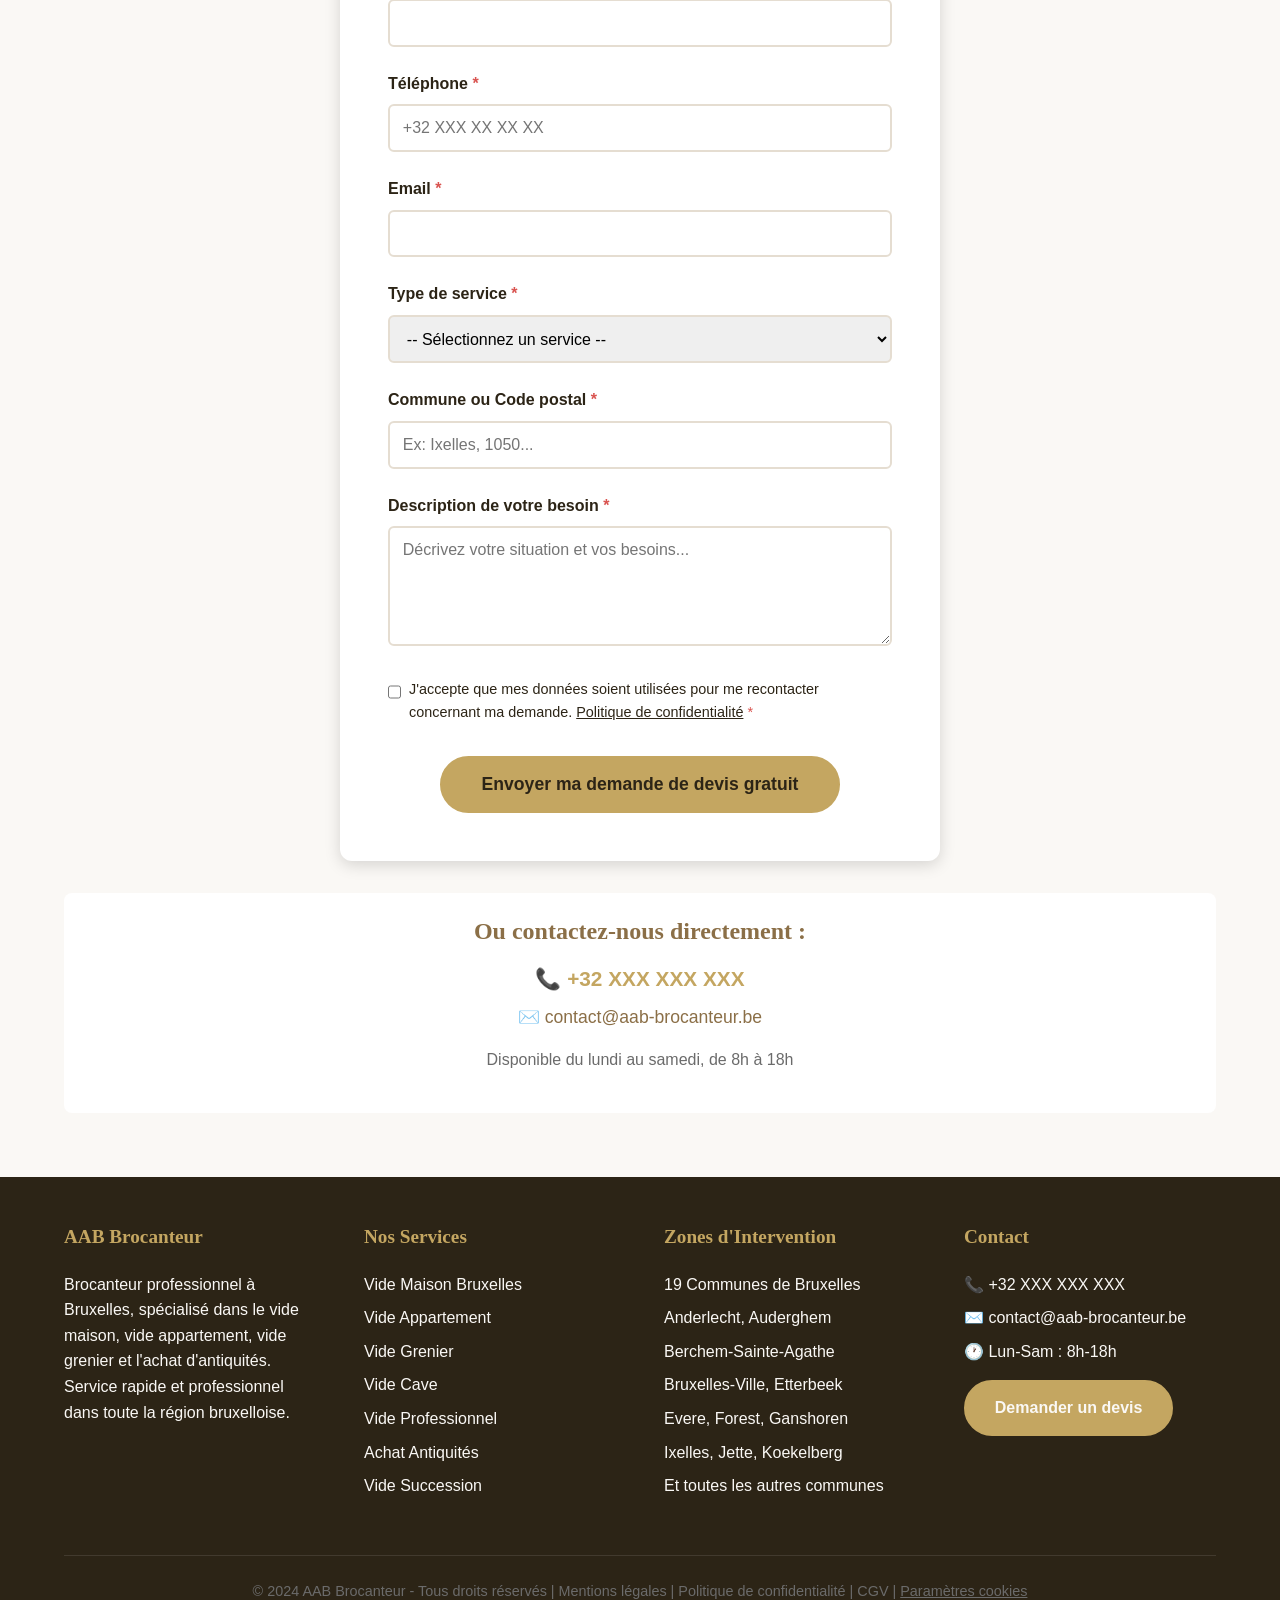
==== commit ea881c41: "Ajout système de gestion des cookies RGPD + Scripts Ads/Tracking ✅ Système de cookies conforme RGPD " ====
--- a/index.html
+++ b/index.html
@@ -23,8 +23,9 @@
   <!-- Favicon (placeholder) -->
   <link rel="icon" type="image/x-icon" href="/favicon.ico">
 
-  <!-- Stylesheet -->
+  <!-- Stylesheets -->
   <link rel="stylesheet" href="css/style.css">
+  <link rel="stylesheet" href="css/cookies.css">
 
   <!-- Schema.org Structured Data -->
   <script type="application/ld+json">
@@ -682,7 +683,8 @@
           &copy; 2024 AAB Brocanteur - Tous droits réservés |
           <a href="#">Mentions légales</a> |
           <a href="#">Politique de confidentialité</a> |
-          <a href="#">CGV</a>
+          <a href="#">CGV</a> |
+          <a href="#" id="cookie-settings-link" class="cookie-settings-link">Paramètres cookies</a>
         </p>
       </div>
     </div>
@@ -690,6 +692,8 @@
 
   <!-- JavaScript -->
   <script src="js/script.js"></script>
+  <script src="js/cookies.js"></script>
+  <script src="js/tracking.js"></script>
 
 </body>
 </html>
--- a/css/cookies.css
+++ b/css/cookies.css
@@ -0,0 +1,416 @@
+/* =====================================================
+   GESTION DES COOKIES - STYLES
+   Bannière, modal et notifications
+   ===================================================== */
+
+/* === BANNIÈRE DE COOKIES === */
+.cookie-banner {
+  position: fixed;
+  bottom: 0;
+  left: 0;
+  right: 0;
+  background-color: #2C2416;
+  color: #FAF8F5;
+  padding: 1.5rem;
+  box-shadow: 0 -4px 20px rgba(0,0,0,0.3);
+  z-index: 10000;
+  animation: slideUp 0.4s ease-out;
+}
+
+@keyframes slideUp {
+  from {
+    transform: translateY(100%);
+    opacity: 0;
+  }
+  to {
+    transform: translateY(0);
+    opacity: 1;
+  }
+}
+
+.cookie-banner-hidden {
+  animation: slideDown 0.3s ease-in forwards;
+}
+
+@keyframes slideDown {
+  to {
+    transform: translateY(100%);
+    opacity: 0;
+  }
+}
+
+.cookie-banner-content {
+  max-width: 1200px;
+  margin: 0 auto;
+  display: flex;
+  justify-content: space-between;
+  align-items: center;
+  gap: 2rem;
+  flex-wrap: wrap;
+}
+
+.cookie-banner-text h3 {
+  color: #C4A661;
+  margin-bottom: 0.5rem;
+  font-size: 1.2rem;
+}
+
+.cookie-banner-text p {
+  margin: 0;
+  font-size: 0.95rem;
+  line-height: 1.5;
+  color: #E5DDD1;
+}
+
+.cookie-banner-actions {
+  display: flex;
+  gap: 1rem;
+  flex-wrap: wrap;
+}
+
+.cookie-banner-actions .btn {
+  white-space: nowrap;
+  padding: 0.7rem 1.5rem;
+  font-size: 0.95rem;
+}
+
+/* === MODAL DE PERSONNALISATION === */
+.cookie-modal {
+  position: fixed;
+  top: 0;
+  left: 0;
+  right: 0;
+  bottom: 0;
+  z-index: 10001;
+  display: flex;
+  align-items: center;
+  justify-content: center;
+  animation: fadeIn 0.3s ease-out;
+}
+
+@keyframes fadeIn {
+  from { opacity: 0; }
+  to { opacity: 1; }
+}
+
+.cookie-modal-closing {
+  animation: fadeOut 0.3s ease-in forwards;
+}
+
+@keyframes fadeOut {
+  to { opacity: 0; }
+}
+
+.cookie-modal-overlay {
+  position: absolute;
+  top: 0;
+  left: 0;
+  right: 0;
+  bottom: 0;
+  background-color: rgba(0, 0, 0, 0.7);
+  backdrop-filter: blur(4px);
+}
+
+.cookie-modal-content {
+  position: relative;
+  background: white;
+  border-radius: 12px;
+  max-width: 700px;
+  width: 90%;
+  max-height: 85vh;
+  display: flex;
+  flex-direction: column;
+  box-shadow: 0 10px 40px rgba(0,0,0,0.3);
+  animation: modalSlideIn 0.3s ease-out;
+}
+
+@keyframes modalSlideIn {
+  from {
+    transform: scale(0.9) translateY(20px);
+    opacity: 0;
+  }
+  to {
+    transform: scale(1) translateY(0);
+    opacity: 1;
+  }
+}
+
+.cookie-modal-header {
+  padding: 1.5rem;
+  border-bottom: 2px solid #E5DDD1;
+  display: flex;
+  justify-content: space-between;
+  align-items: center;
+}
+
+.cookie-modal-header h2 {
+  margin: 0;
+  color: #2C2416;
+  font-size: 1.5rem;
+}
+
+.cookie-modal-close {
+  background: none;
+  border: none;
+  font-size: 2rem;
+  color: #6B6B6B;
+  cursor: pointer;
+  width: 40px;
+  height: 40px;
+  display: flex;
+  align-items: center;
+  justify-content: center;
+  border-radius: 50%;
+  transition: all 0.3s ease;
+}
+
+.cookie-modal-close:hover {
+  background-color: #FAF8F5;
+  color: #2C2416;
+}
+
+.cookie-modal-body {
+  padding: 1.5rem;
+  overflow-y: auto;
+  flex: 1;
+}
+
+.cookie-modal-body > p {
+  color: #6B6B6B;
+  margin-bottom: 1.5rem;
+  line-height: 1.6;
+}
+
+.cookie-category {
+  background-color: #FAF8F5;
+  border-radius: 8px;
+  padding: 1.25rem;
+  margin-bottom: 1rem;
+  border-left: 4px solid #C4A661;
+}
+
+.cookie-category-header {
+  display: flex;
+  align-items: center;
+  gap: 1rem;
+  margin-bottom: 0.8rem;
+}
+
+.cookie-category-info {
+  flex: 1;
+}
+
+.cookie-category-info h3 {
+  margin: 0 0 0.3rem 0;
+  color: #2C2416;
+  font-size: 1.1rem;
+}
+
+.cookie-badge {
+  display: inline-block;
+  background-color: #5C8F5A;
+  color: white;
+  padding: 0.2rem 0.6rem;
+  border-radius: 12px;
+  font-size: 0.75rem;
+  font-weight: 600;
+  text-transform: uppercase;
+}
+
+.cookie-badge-optional {
+  background-color: #8B6F47;
+}
+
+.cookie-category-description {
+  margin: 0;
+  color: #6B6B6B;
+  font-size: 0.9rem;
+  line-height: 1.5;
+}
+
+.cookie-category-description small {
+  display: block;
+  margin-top: 0.5rem;
+  font-size: 0.85rem;
+  color: #8B6F47;
+}
+
+/* === SWITCH TOGGLE === */
+.cookie-switch {
+  position: relative;
+  display: inline-block;
+  width: 50px;
+  height: 26px;
+  flex-shrink: 0;
+}
+
+.cookie-switch input {
+  opacity: 0;
+  width: 0;
+  height: 0;
+}
+
+.cookie-slider {
+  position: absolute;
+  cursor: pointer;
+  top: 0;
+  left: 0;
+  right: 0;
+  bottom: 0;
+  background-color: #ccc;
+  transition: 0.4s;
+  border-radius: 26px;
+}
+
+.cookie-slider:before {
+  position: absolute;
+  content: "";
+  height: 20px;
+  width: 20px;
+  left: 3px;
+  bottom: 3px;
+  background-color: white;
+  transition: 0.4s;
+  border-radius: 50%;
+}
+
+.cookie-switch input:checked + .cookie-slider {
+  background-color: #C4A661;
+}
+
+.cookie-switch input:checked + .cookie-slider:before {
+  transform: translateX(24px);
+}
+
+.cookie-switch input:disabled + .cookie-slider {
+  background-color: #5C8F5A;
+  cursor: not-allowed;
+  opacity: 0.7;
+}
+
+/* === FOOTER MODAL === */
+.cookie-modal-footer {
+  padding: 1.5rem;
+  border-top: 2px solid #E5DDD1;
+  display: flex;
+  gap: 1rem;
+  flex-wrap: wrap;
+  justify-content: flex-end;
+}
+
+.cookie-modal-footer .btn {
+  margin: 0;
+}
+
+/* === NOTIFICATION === */
+.cookie-notification {
+  position: fixed;
+  top: 20px;
+  right: 20px;
+  background-color: #2C2416;
+  color: white;
+  padding: 1rem 1.5rem;
+  border-radius: 8px;
+  box-shadow: 0 4px 16px rgba(0,0,0,0.2);
+  z-index: 10002;
+  opacity: 0;
+  transform: translateX(400px);
+  transition: all 0.3s ease;
+  max-width: 350px;
+  font-size: 0.95rem;
+}
+
+.cookie-notification-show {
+  opacity: 1;
+  transform: translateX(0);
+}
+
+.cookie-notification-success {
+  background-color: #5C8F5A;
+}
+
+.cookie-notification-info {
+  background-color: #8B6F47;
+}
+
+/* === RESPONSIVE === */
+@media (max-width: 768px) {
+  .cookie-banner-content {
+    flex-direction: column;
+    gap: 1.5rem;
+  }
+
+  .cookie-banner-actions {
+    width: 100%;
+  }
+
+  .cookie-banner-actions .btn {
+    flex: 1;
+    min-width: 120px;
+  }
+
+  .cookie-modal-content {
+    width: 95%;
+    max-height: 90vh;
+  }
+
+  .cookie-modal-header {
+    padding: 1rem;
+  }
+
+  .cookie-modal-body {
+    padding: 1rem;
+  }
+
+  .cookie-modal-footer {
+    padding: 1rem;
+    flex-direction: column;
+  }
+
+  .cookie-modal-footer .btn {
+    width: 100%;
+  }
+
+  .cookie-category-header {
+    flex-wrap: wrap;
+  }
+
+  .cookie-notification {
+    right: 10px;
+    left: 10px;
+    max-width: none;
+  }
+}
+
+@media (max-width: 480px) {
+  .cookie-banner {
+    padding: 1rem;
+  }
+
+  .cookie-banner-text h3 {
+    font-size: 1rem;
+  }
+
+  .cookie-banner-text p {
+    font-size: 0.85rem;
+  }
+
+  .cookie-modal-header h2 {
+    font-size: 1.2rem;
+  }
+
+  .cookie-category {
+    padding: 1rem;
+  }
+}
+
+/* === LIEN PARAMÈTRES DANS LE FOOTER === */
+.cookie-settings-link {
+  cursor: pointer;
+  color: inherit;
+  text-decoration: underline;
+}
+
+.cookie-settings-link:hover {
+  color: var(--secondary-color);
+}
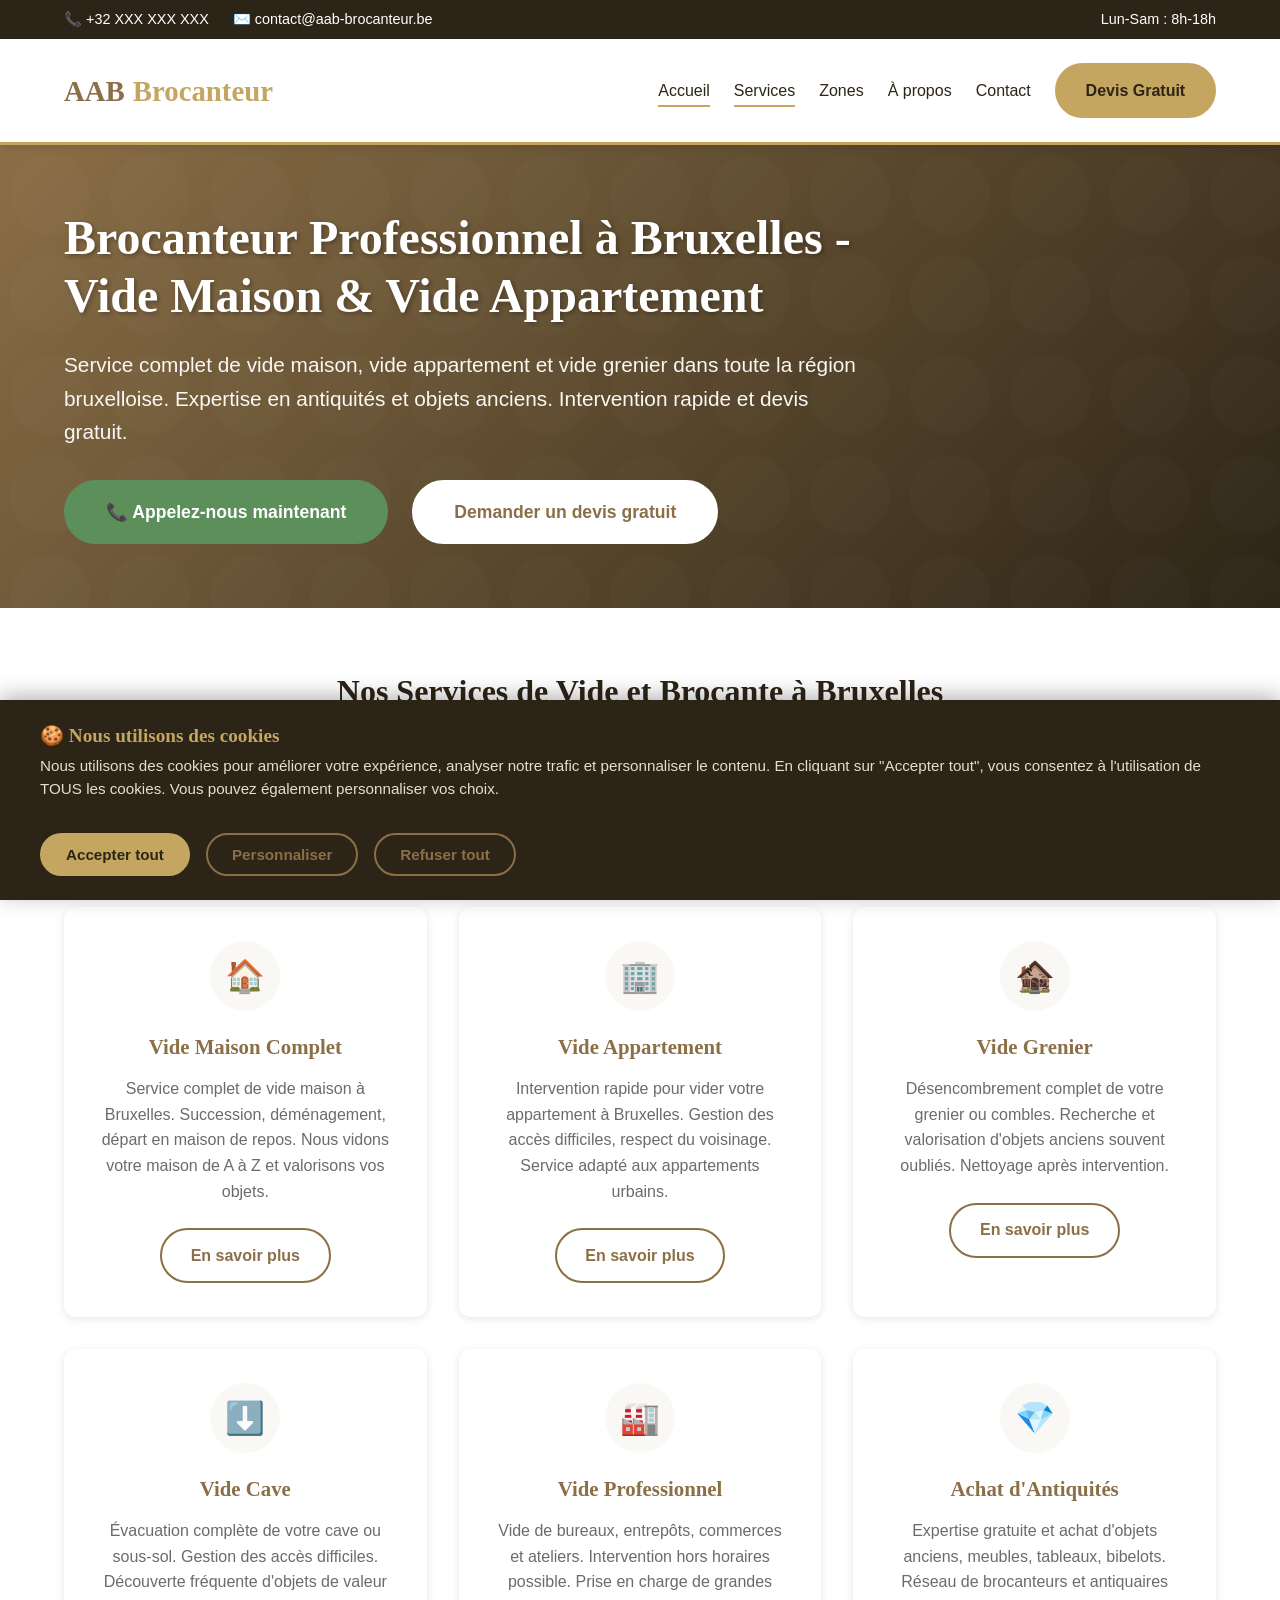
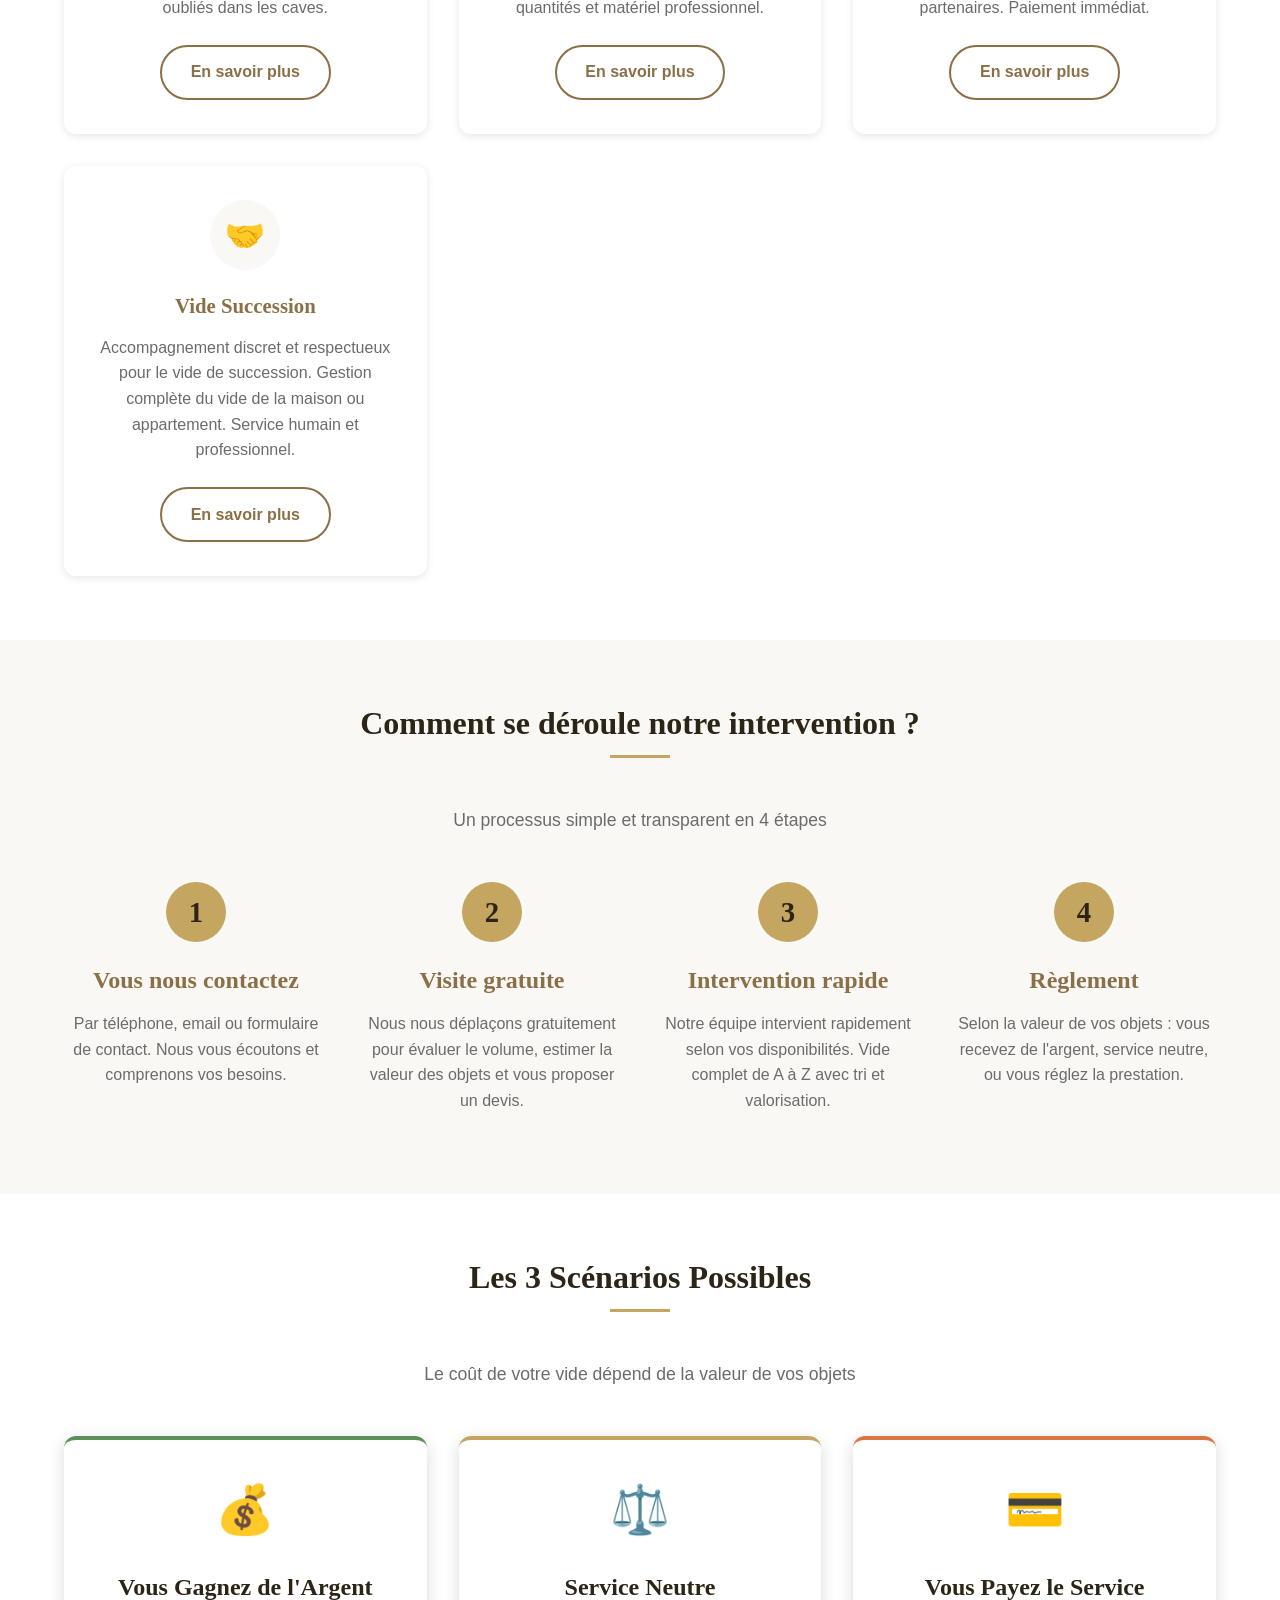
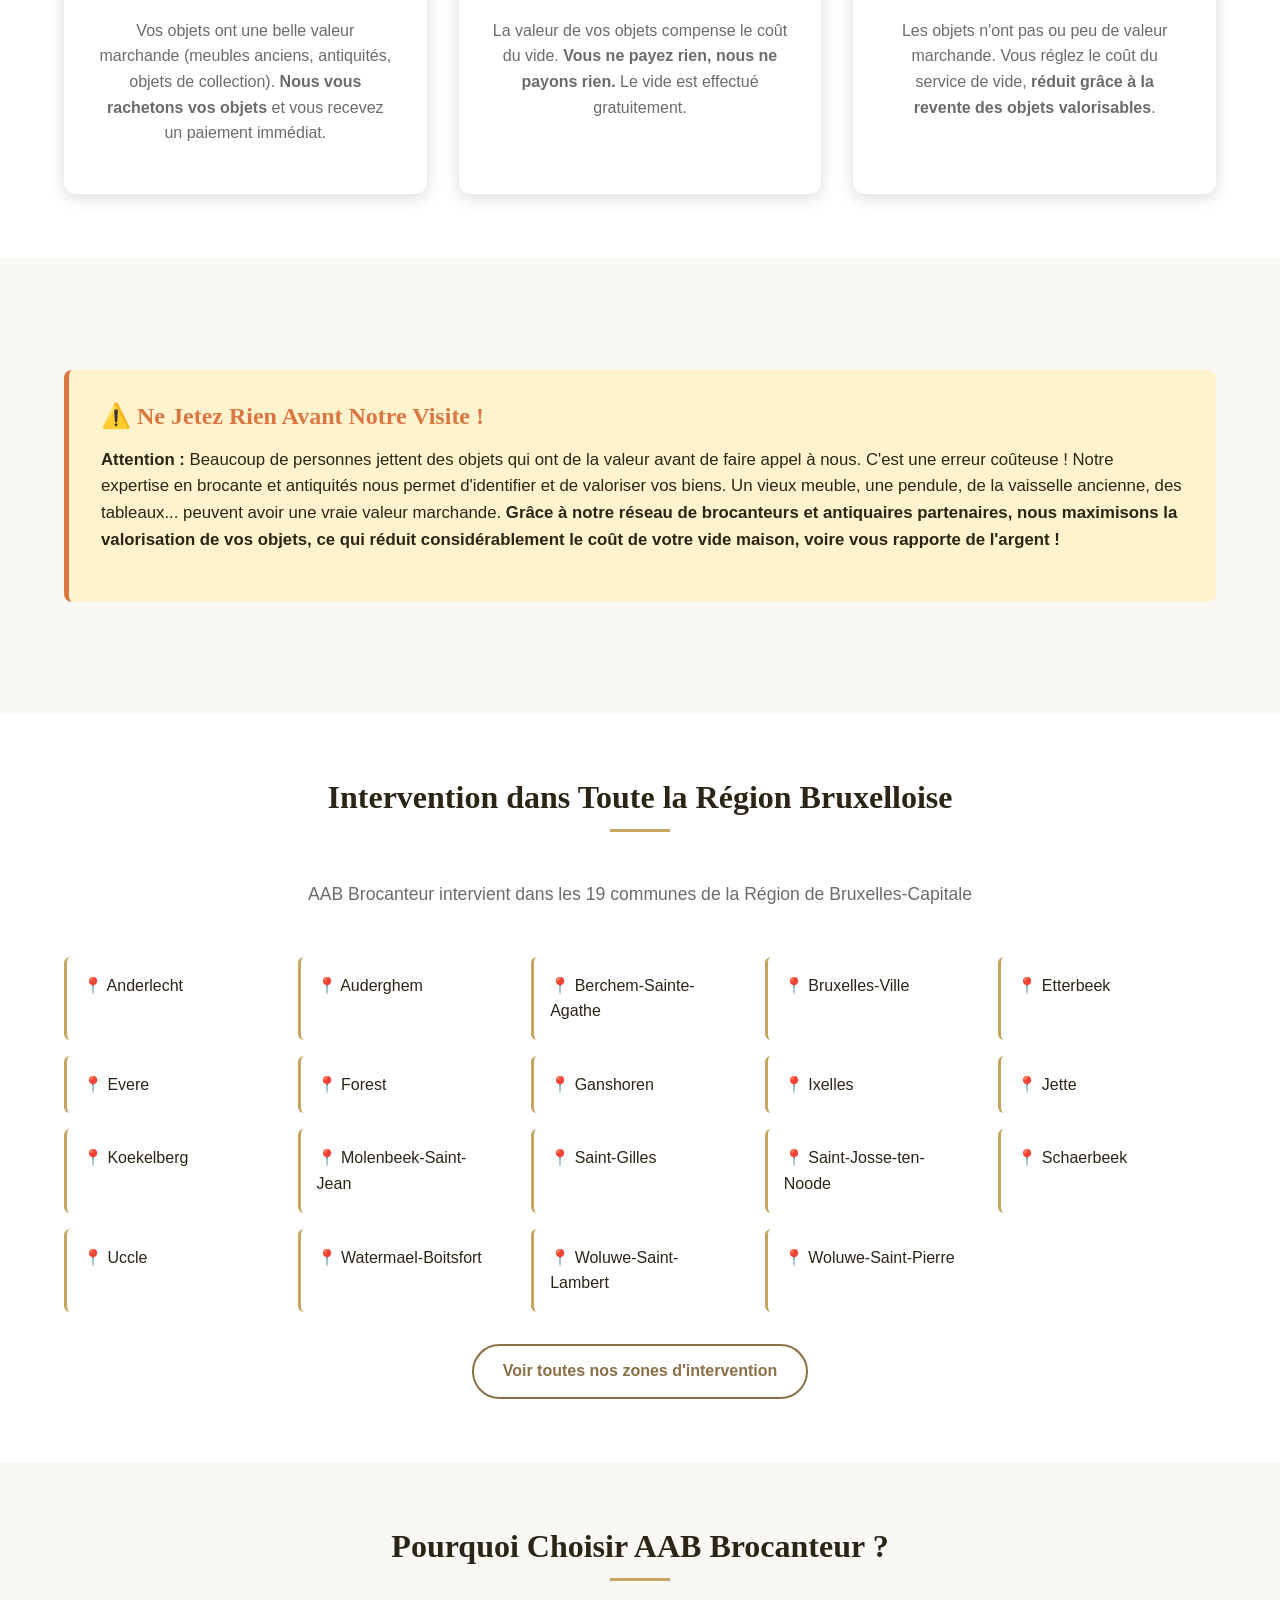
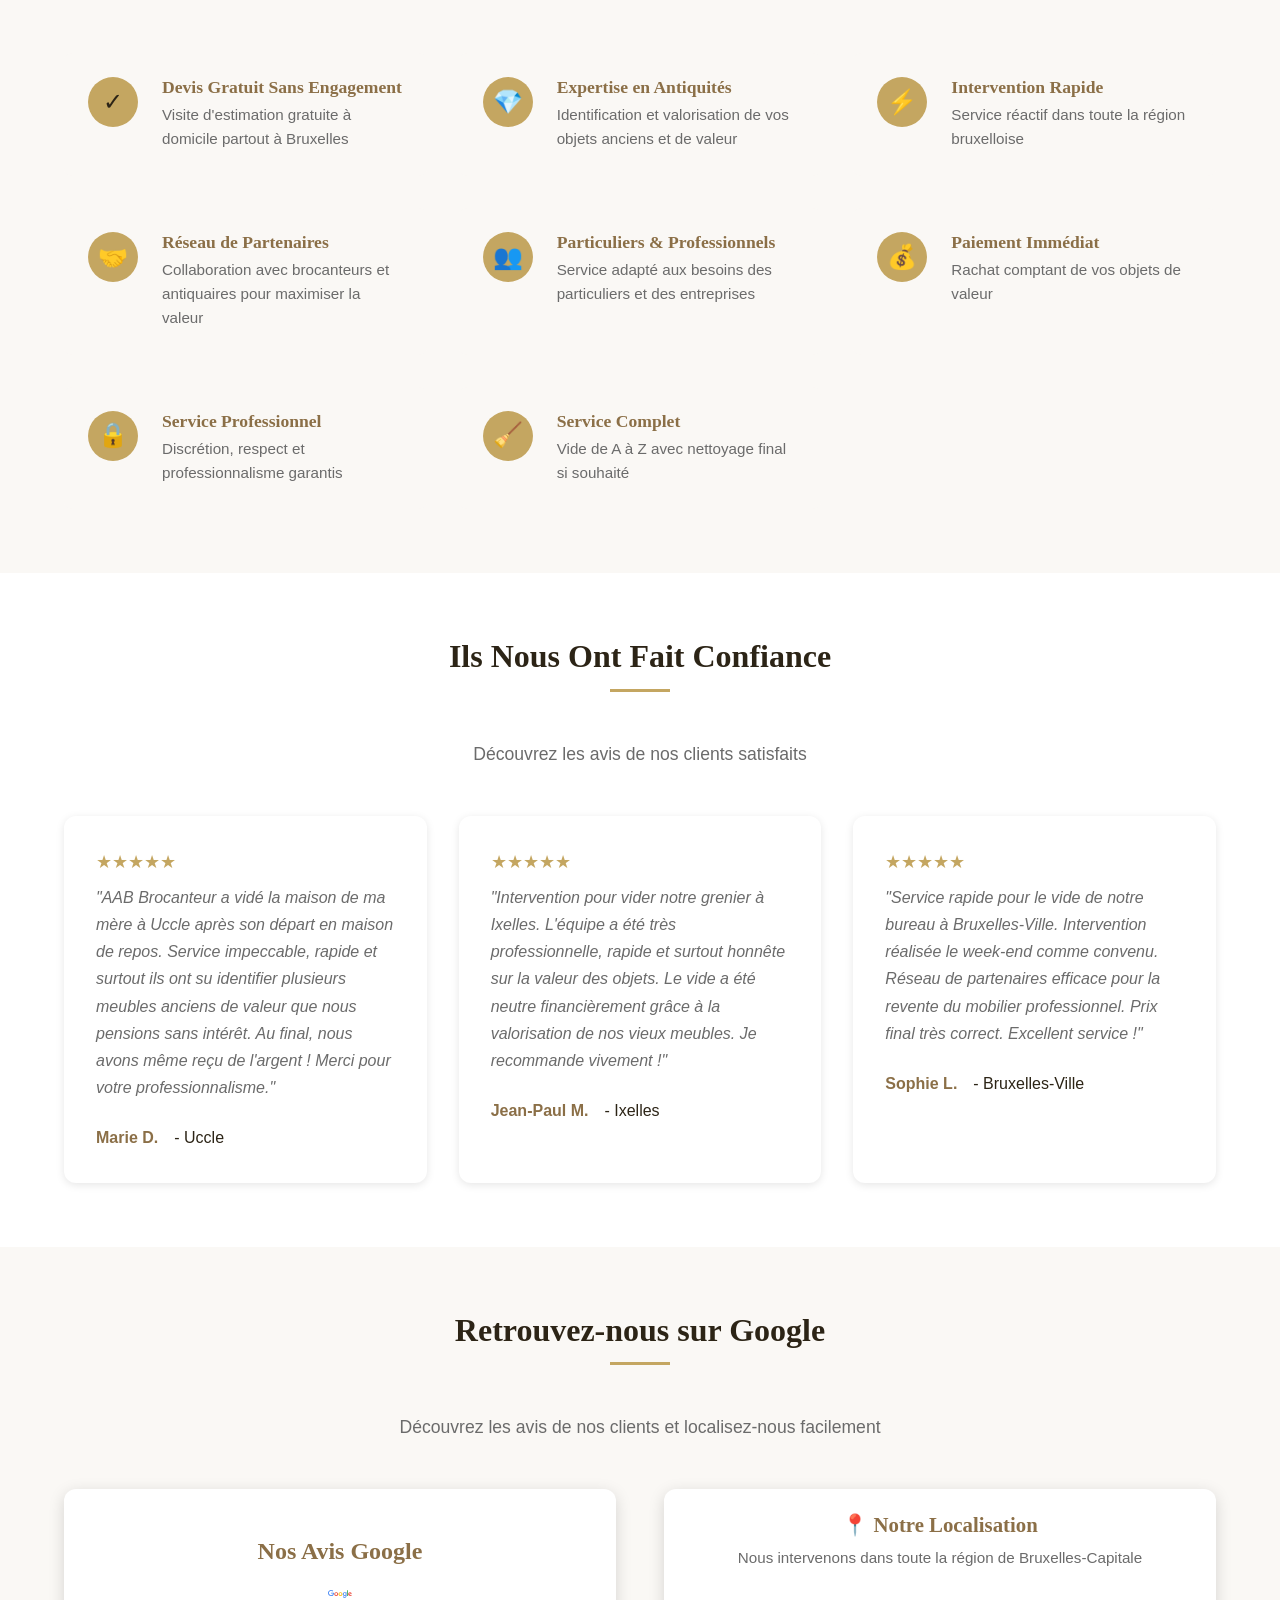
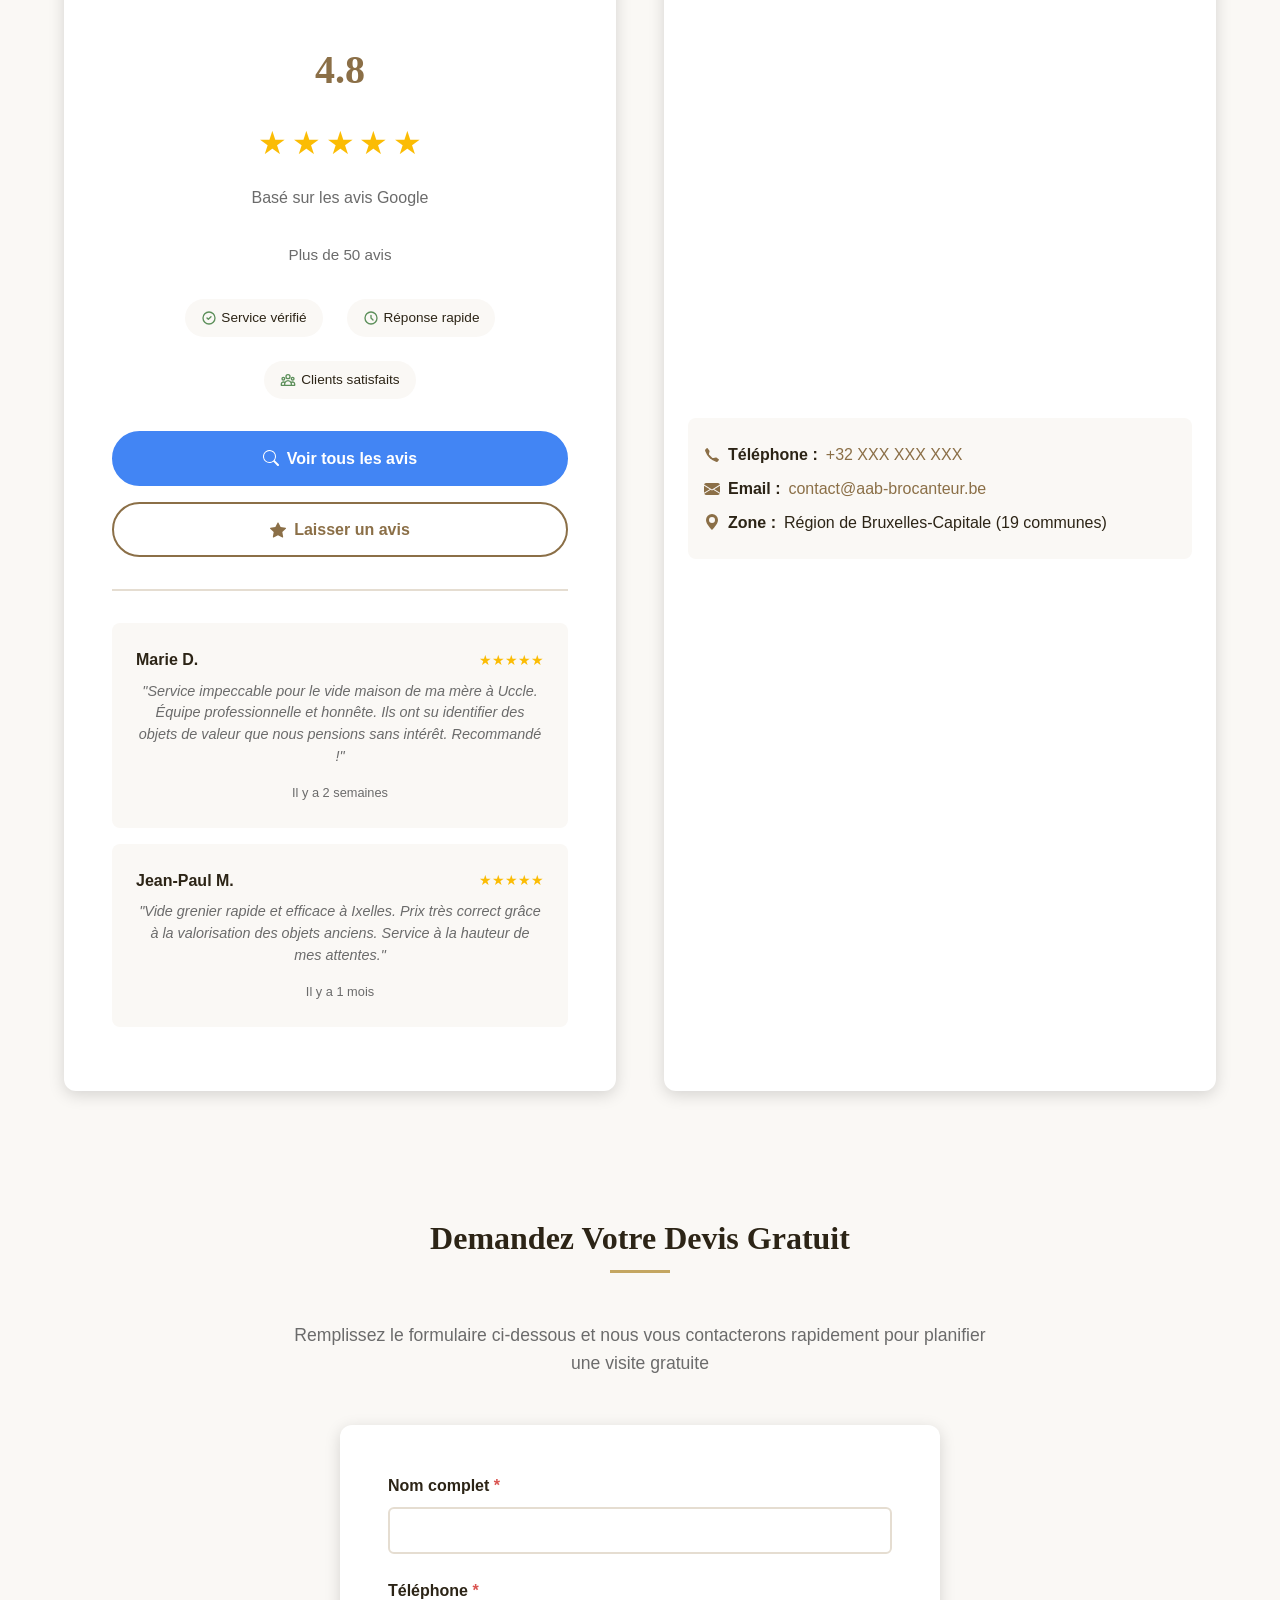
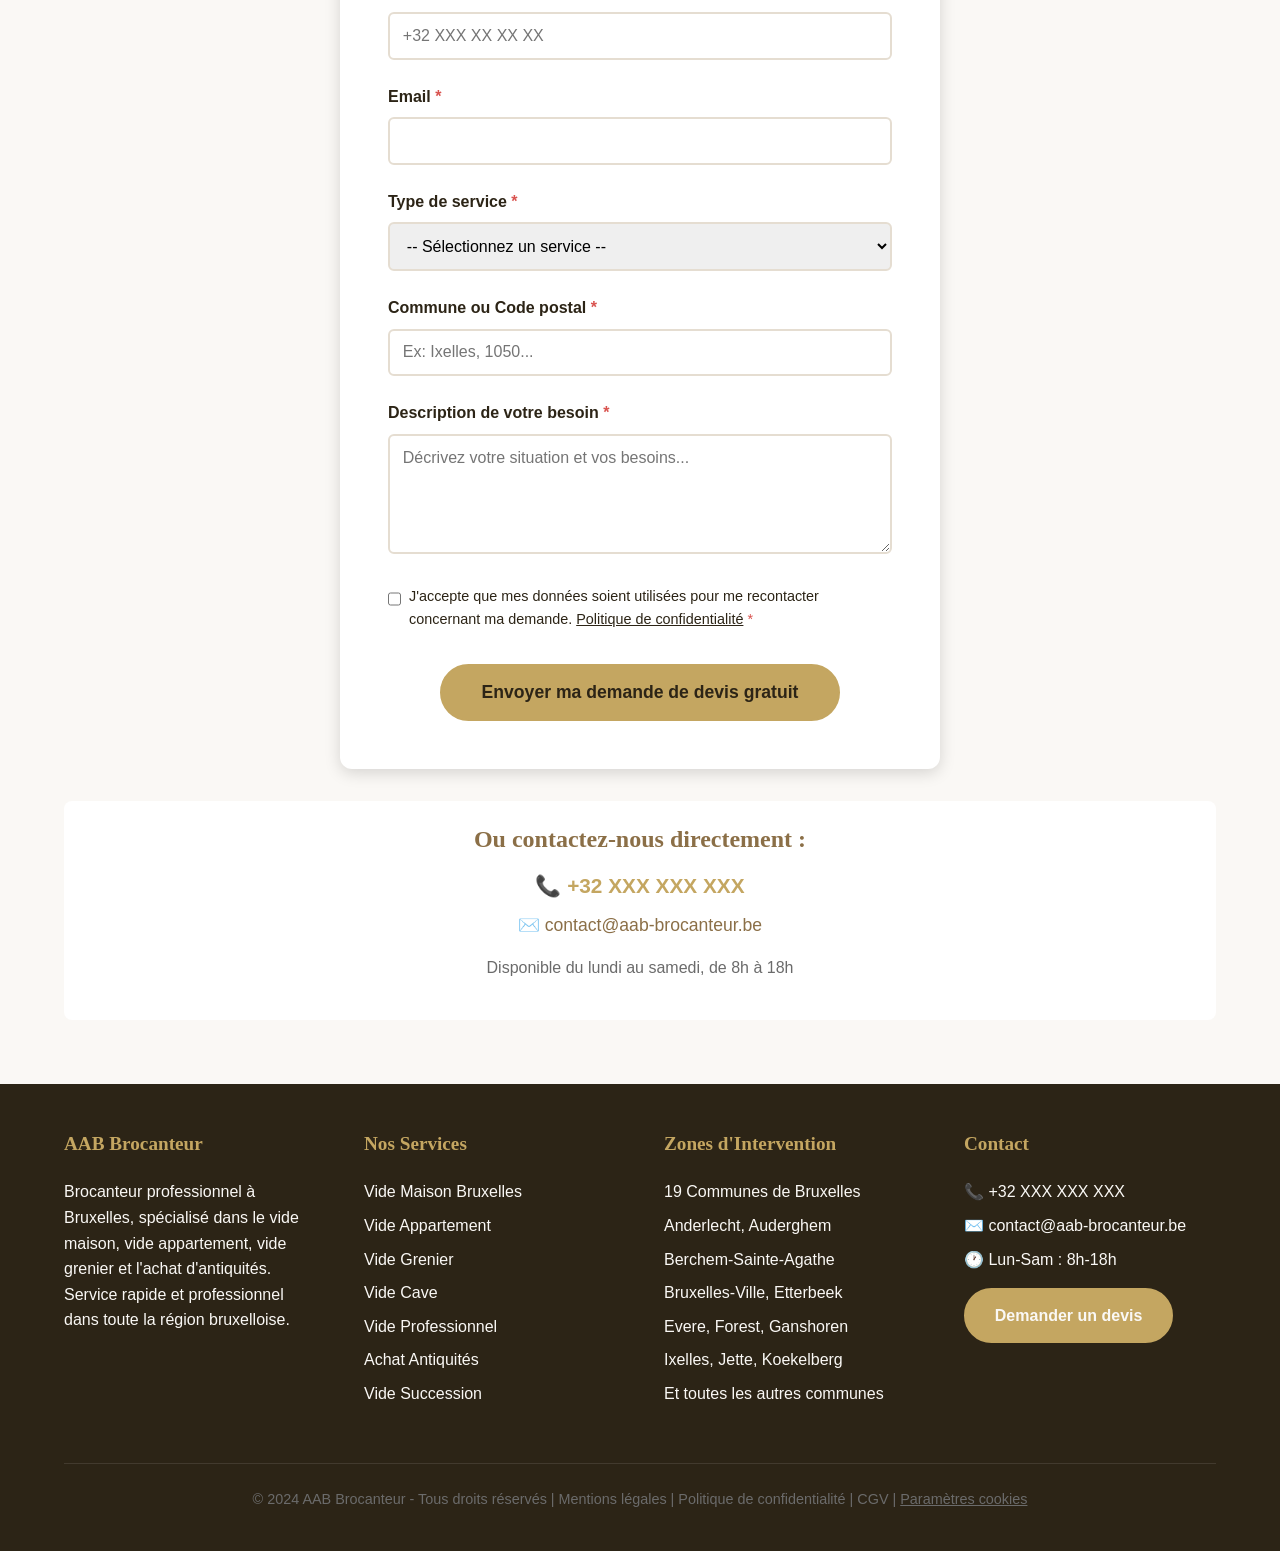
==== commit 00a90fe5: "Ajout section Google My Business avec avis et carte - Création css/gmb.css avec styles responsive po" ====
--- a/index.html
+++ b/index.html
@@ -26,6 +26,7 @@
   <!-- Stylesheets -->
   <link rel="stylesheet" href="css/style.css">
   <link rel="stylesheet" href="css/cookies.css">
+  <link rel="stylesheet" href="css/gmb.css">
 
   <!-- Schema.org Structured Data -->
   <script type="application/ld+json">
@@ -537,6 +538,170 @@
     </div>
   </section>
 
+  <!-- ===== SECTION GOOGLE MY BUSINESS ===== -->
+  <section class="gmb-section">
+    <div class="container">
+      <div class="section-title">
+        <h2>Retrouvez-nous sur Google</h2>
+        <p class="section-subtitle">
+          Découvrez les avis de nos clients et localisez-nous facilement
+        </p>
+      </div>
+
+      <div class="gmb-container">
+
+        <!-- Badge Google My Business -->
+        <div class="gmb-badge">
+          <div class="gmb-badge-header">
+            <h3>Nos Avis Google</h3>
+
+            <!-- Logo Google -->
+            <div class="gmb-logo">
+              <svg xmlns="http://www.w3.org/2000/svg" viewBox="0 0 272 92" fill="none">
+                <path d="M115.75 47.18c0 12.77-9.99 22.18-22.25 22.18s-22.25-9.41-22.25-22.18C71.25 34.32 81.24 25 93.5 25s22.25 9.32 22.25 22.18zm-9.74 0c0-7.98-5.79-13.44-12.51-13.44S80.99 39.2 80.99 47.18c0 7.9 5.79 13.44 12.51 13.44s12.51-5.55 12.51-13.44z" fill="#EA4335"/>
+                <path d="M163.75 47.18c0 12.77-9.99 22.18-22.25 22.18s-22.25-9.41-22.25-22.18c0-12.85 9.99-22.18 22.25-22.18s22.25 9.32 22.25 22.18zm-9.74 0c0-7.98-5.79-13.44-12.51-13.44s-12.51 5.46-12.51 13.44c0 7.9 5.79 13.44 12.51 13.44s12.51-5.55 12.51-13.44z" fill="#FBBC05"/>
+                <path d="M209.75 26.34v39.82c0 16.38-9.66 23.07-21.08 23.07-10.75 0-17.22-7.19-19.66-13.07l8.48-3.53c1.51 3.61 5.21 7.87 11.17 7.87 7.31 0 11.84-4.51 11.84-13v-3.19h-.34c-2.18 2.69-6.38 5.04-11.68 5.04-11.09 0-21.25-9.66-21.25-22.09 0-12.52 10.16-22.26 21.25-22.26 5.29 0 9.49 2.35 11.68 4.96h.34v-3.61h9.25zm-8.56 20.92c0-7.81-5.21-13.52-11.84-13.52-6.72 0-12.35 5.71-12.35 13.52 0 7.73 5.63 13.36 12.35 13.36 6.63 0 11.84-5.63 11.84-13.36z" fill="#4285F4"/>
+                <path d="M225 3v65h-9.5V3h9.5z" fill="#34A853"/>
+                <path d="M262.02 54.48l7.56 5.04c-2.44 3.61-8.32 9.83-18.48 9.83-12.6 0-22.01-9.74-22.01-22.18 0-13.19 9.49-22.18 20.92-22.18 11.51 0 17.14 9.16 18.98 14.11l1.01 2.52-29.65 12.28c2.27 4.45 5.8 6.72 10.75 6.72 4.96 0 8.4-2.44 10.92-6.14zm-23.27-7.98l19.82-8.23c-1.09-2.77-4.37-4.7-8.23-4.7-4.95 0-11.84 4.37-11.59 12.93z" fill="#EA4335"/>
+                <path d="M35.29 41.41V32H67c.31 1.64.47 3.58.47 5.68 0 7.06-1.93 15.79-8.15 22.01-6.05 6.3-13.78 9.66-24.02 9.66C16.32 69.35.36 53.89.36 34.91.36 15.93 16.32.47 35.3.47c10.5 0 17.98 4.12 23.6 9.49l-6.64 6.64c-4.03-3.78-9.49-6.72-16.97-6.72-13.86 0-24.7 11.17-24.7 25.03 0 13.86 10.84 25.03 24.7 25.03 8.99 0 14.11-3.61 17.39-6.89 2.66-2.66 4.41-6.46 5.1-11.65l-22.49.01z" fill="#4285F4"/>
+              </svg>
+            </div>
+          </div>
+
+          <!-- Note et étoiles -->
+          <div class="gmb-rating">
+            <div class="gmb-score">4.8</div>
+            <div class="gmb-stars">
+              <span class="star">★</span>
+              <span class="star">★</span>
+              <span class="star">★</span>
+              <span class="star">★</span>
+              <span class="star">★</span>
+            </div>
+            <div class="gmb-score-details">Basé sur les avis Google</div>
+            <div class="gmb-reviews-count">Plus de 50 avis</div>
+          </div>
+
+          <!-- Badges de confiance -->
+          <div class="gmb-trust-badges">
+            <div class="trust-badge">
+              <svg xmlns="http://www.w3.org/2000/svg" fill="none" viewBox="0 0 24 24" stroke="currentColor">
+                <path stroke-linecap="round" stroke-linejoin="round" stroke-width="2" d="M9 12l2 2 4-4m6 2a9 9 0 11-18 0 9 9 0 0118 0z" />
+              </svg>
+              Service vérifié
+            </div>
+            <div class="trust-badge">
+              <svg xmlns="http://www.w3.org/2000/svg" fill="none" viewBox="0 0 24 24" stroke="currentColor">
+                <path stroke-linecap="round" stroke-linejoin="round" stroke-width="2" d="M12 8v4l3 3m6-3a9 9 0 11-18 0 9 9 0 0118 0z" />
+              </svg>
+              Réponse rapide
+            </div>
+            <div class="trust-badge">
+              <svg xmlns="http://www.w3.org/2000/svg" fill="none" viewBox="0 0 24 24" stroke="currentColor">
+                <path stroke-linecap="round" stroke-linejoin="round" stroke-width="2" d="M17 20h5v-2a3 3 0 00-5.356-1.857M17 20H7m10 0v-2c0-.656-.126-1.283-.356-1.857M7 20H2v-2a3 3 0 015.356-1.857M7 20v-2c0-.656.126-1.283.356-1.857m0 0a5.002 5.002 0 019.288 0M15 7a3 3 0 11-6 0 3 3 0 016 0zm6 3a2 2 0 11-4 0 2 2 0 014 0zM7 10a2 2 0 11-4 0 2 2 0 014 0z" />
+              </svg>
+              Clients satisfaits
+            </div>
+          </div>
+
+          <!-- Boutons CTA -->
+          <div class="gmb-actions">
+            <a href="https://share.google/XkQqBJjCS2y3FeNCx" target="_blank" rel="noopener" class="gmb-btn gmb-btn-primary">
+              <svg xmlns="http://www.w3.org/2000/svg" width="16" height="16" fill="currentColor" viewBox="0 0 16 16">
+                <path d="M11.742 10.344a6.5 6.5 0 1 0-1.397 1.398h-.001c.03.04.062.078.098.115l3.85 3.85a1 1 0 0 0 1.415-1.414l-3.85-3.85a1.007 1.007 0 0 0-.115-.1zM12 6.5a5.5 5.5 0 1 1-11 0 5.5 5.5 0 0 1 11 0z"/>
+              </svg>
+              Voir tous les avis
+            </a>
+            <a href="https://search.google.com/local/writereview?placeid=VOTRE_PLACE_ID" target="_blank" rel="noopener" class="gmb-btn gmb-btn-secondary">
+              <svg xmlns="http://www.w3.org/2000/svg" width="16" height="16" fill="currentColor" viewBox="0 0 16 16">
+                <path d="M3.612 15.443c-.386.198-.824-.149-.746-.592l.83-4.73L.173 6.765c-.329-.314-.158-.888.283-.95l4.898-.696L7.538.792c.197-.39.73-.39.927 0l2.184 4.327 4.898.696c.441.062.612.636.282.95l-3.522 3.356.83 4.73c.078.443-.36.79-.746.592L8 13.187l-4.389 2.256z"/>
+              </svg>
+              Laisser un avis
+            </a>
+          </div>
+
+          <!-- Avis récents (exemple - 2 avis) -->
+          <div class="gmb-reviews">
+            <div class="gmb-review-item">
+              <div class="gmb-review-header">
+                <span class="gmb-review-author">Marie D.</span>
+                <span class="gmb-review-stars">★★★★★</span>
+              </div>
+              <p class="gmb-review-text">
+                "Service impeccable pour le vide maison de ma mère à Uccle. Équipe professionnelle et honnête.
+                Ils ont su identifier des objets de valeur que nous pensions sans intérêt. Recommandé !"
+              </p>
+              <div class="gmb-review-date">Il y a 2 semaines</div>
+            </div>
+
+            <div class="gmb-review-item">
+              <div class="gmb-review-header">
+                <span class="gmb-review-author">Jean-Paul M.</span>
+                <span class="gmb-review-stars">★★★★★</span>
+              </div>
+              <p class="gmb-review-text">
+                "Vide grenier rapide et efficace à Ixelles. Prix très correct grâce à la valorisation
+                des objets anciens. Service à la hauteur de mes attentes."
+              </p>
+              <div class="gmb-review-date">Il y a 1 mois</div>
+            </div>
+          </div>
+        </div>
+
+        <!-- Google Maps -->
+        <div class="gmb-map">
+          <div class="gmb-map-header">
+            <h3>📍 Notre Localisation</h3>
+            <p>Nous intervenons dans toute la région de Bruxelles-Capitale</p>
+          </div>
+
+          <!--
+            ⚠️ IMPORTANT : Remplacer cette iframe par votre code embed Google Maps
+
+            Pour obtenir votre code embed :
+            1. Allez sur Google Maps
+            2. Recherchez "AAB Brocanteur" ou votre adresse
+            3. Cliquez sur "Partager" > "Intégrer une carte"
+            4. Copiez le code <iframe> et remplacez celui ci-dessous
+          -->
+          <iframe
+            src="https://www.google.com/maps/embed?pb=!1m18!1m12!1m3!1d2518.5!2d4.3517!3d50.8503!2m3!1f0!2f0!3f0!3m2!1i1024!2i768!4f13.1!3m3!1m2!1s0x0%3A0x0!2zNTDCsDUxJzAxLjEiTiA0wrAyMScwNi4xIkU!5e0!3m2!1sfr!2sbe!4v1234567890!5m2!1sfr!2sbe"
+            width="600"
+            height="400"
+            style="border:0;"
+            allowfullscreen=""
+            loading="lazy"
+            referrerpolicy="no-referrer-when-downgrade"
+            title="Localisation AAB Brocanteur Bruxelles">
+          </iframe>
+
+          <!-- Informations de contact sous la carte -->
+          <div style="margin-top: 1rem; padding: 1rem; background: var(--light-bg); border-radius: 8px;">
+            <p style="margin: 0.5rem 0; display: flex; align-items: center; gap: 0.5rem;">
+              <svg xmlns="http://www.w3.org/2000/svg" width="16" height="16" fill="currentColor" viewBox="0 0 16 16" style="color: var(--primary-color);">
+                <path d="M3.654 1.328a.678.678 0 0 0-1.015-.063L1.605 2.3c-.483.484-.661 1.169-.45 1.77a17.568 17.568 0 0 0 4.168 6.608 17.569 17.569 0 0 0 6.608 4.168c.601.211 1.286.033 1.77-.45l1.034-1.034a.678.678 0 0 0-.063-1.015l-2.307-1.794a.678.678 0 0 0-.58-.122l-2.19.547a1.745 1.745 0 0 1-1.657-.459L5.482 8.062a1.745 1.745 0 0 1-.46-1.657l.548-2.19a.678.678 0 0 0-.122-.58L3.654 1.328z"/>
+              </svg>
+              <strong>Téléphone :</strong> <a href="tel:+32XXXXXXXXX" style="color: var(--primary-color);">+32 XXX XXX XXX</a>
+            </p>
+            <p style="margin: 0.5rem 0; display: flex; align-items: center; gap: 0.5rem;">
+              <svg xmlns="http://www.w3.org/2000/svg" width="16" height="16" fill="currentColor" viewBox="0 0 16 16" style="color: var(--primary-color);">
+                <path d="M.05 3.555A2 2 0 0 1 2 2h12a2 2 0 0 1 1.95 1.555L8 8.414.05 3.555ZM0 4.697v7.104l5.803-3.558L0 4.697ZM6.761 8.83l-6.57 4.027A2 2 0 0 0 2 14h12a2 2 0 0 0 1.808-1.144l-6.57-4.027L8 9.586l-1.239-.757Zm3.436-.586L16 11.801V4.697l-5.803 3.546Z"/>
+              </svg>
+              <strong>Email :</strong> <a href="mailto:contact@aab-brocanteur.be" style="color: var(--primary-color);">contact@aab-brocanteur.be</a>
+            </p>
+            <p style="margin: 0.5rem 0; display: flex; align-items: center; gap: 0.5rem;">
+              <svg xmlns="http://www.w3.org/2000/svg" width="16" height="16" fill="currentColor" viewBox="0 0 16 16" style="color: var(--primary-color);">
+                <path d="M8 16s6-5.686 6-10A6 6 0 0 0 2 6c0 4.314 6 10 6 10zm0-7a3 3 0 1 1 0-6 3 3 0 0 1 0 6z"/>
+              </svg>
+              <strong>Zone :</strong> Région de Bruxelles-Capitale (19 communes)
+            </p>
+          </div>
+        </div>
+
+      </div>
+    </div>
+  </section>
+
   <!-- ===== CONTACT / DEVIS ===== -->
   <section id="devis" class="section section-alt">
     <div class="container">
--- a/css/gmb.css
+++ b/css/gmb.css
@@ -0,0 +1,285 @@
+/* =====================================================
+   SECTION GOOGLE MY BUSINESS & MAPS
+   ===================================================== */
+
+.gmb-section {
+  padding: var(--spacing-xxl) 0;
+  background-color: var(--light-bg);
+}
+
+.gmb-container {
+  display: grid;
+  grid-template-columns: 1fr 1fr;
+  gap: var(--spacing-xl);
+  align-items: start;
+  max-width: 1200px;
+  margin: 0 auto;
+}
+
+/* Badge Google My Business */
+.gmb-badge {
+  background: white;
+  padding: var(--spacing-xl);
+  border-radius: 12px;
+  box-shadow: var(--shadow-md);
+  text-align: center;
+}
+
+.gmb-badge-header {
+  margin-bottom: var(--spacing-lg);
+}
+
+.gmb-badge-header h3 {
+  color: var(--primary-color);
+  margin-bottom: var(--spacing-sm);
+  font-size: 1.5rem;
+}
+
+.gmb-logo {
+  display: flex;
+  align-items: center;
+  justify-content: center;
+  gap: 0.5rem;
+  margin-bottom: var(--spacing-md);
+  font-size: 1.1rem;
+  font-weight: 600;
+  color: #4285F4;
+}
+
+.gmb-logo svg {
+  width: 24px;
+  height: 24px;
+}
+
+/* Étoiles */
+.gmb-rating {
+  display: flex;
+  flex-direction: column;
+  align-items: center;
+  gap: var(--spacing-sm);
+  margin: var(--spacing-lg) 0;
+}
+
+.gmb-stars {
+  display: flex;
+  gap: 0.3rem;
+  font-size: 2rem;
+  color: #FBBC04;
+}
+
+.gmb-stars .star {
+  display: inline-block;
+}
+
+.gmb-score {
+  font-size: 2.5rem;
+  font-weight: bold;
+  color: var(--primary-color);
+  font-family: var(--font-heading);
+}
+
+.gmb-score-details {
+  color: var(--text-gray);
+  font-size: 1rem;
+}
+
+.gmb-reviews-count {
+  color: var(--text-gray);
+  margin-top: var(--spacing-sm);
+  font-size: 0.95rem;
+}
+
+/* Boutons CTA */
+.gmb-actions {
+  margin-top: var(--spacing-lg);
+  display: flex;
+  flex-direction: column;
+  gap: var(--spacing-sm);
+}
+
+.gmb-btn {
+  display: inline-flex;
+  align-items: center;
+  justify-content: center;
+  gap: 0.5rem;
+  padding: 0.8rem 1.5rem;
+  border-radius: 50px;
+  font-weight: 600;
+  text-decoration: none;
+  transition: var(--transition-smooth);
+  border: 2px solid transparent;
+}
+
+.gmb-btn-primary {
+  background-color: #4285F4;
+  color: white;
+  border-color: #4285F4;
+}
+
+.gmb-btn-primary:hover {
+  background-color: #3367D6;
+  transform: translateY(-2px);
+  box-shadow: var(--shadow-md);
+}
+
+.gmb-btn-secondary {
+  background-color: white;
+  color: var(--primary-color);
+  border-color: var(--primary-color);
+}
+
+.gmb-btn-secondary:hover {
+  background-color: var(--primary-color);
+  color: white;
+}
+
+/* Google Maps */
+.gmb-map {
+  background: white;
+  padding: var(--spacing-md);
+  border-radius: 12px;
+  box-shadow: var(--shadow-md);
+  height: 100%;
+  min-height: 450px;
+}
+
+.gmb-map iframe {
+  width: 100%;
+  height: 400px;
+  border: 0;
+  border-radius: 8px;
+}
+
+.gmb-map-header {
+  margin-bottom: var(--spacing-md);
+  text-align: center;
+}
+
+.gmb-map-header h3 {
+  color: var(--primary-color);
+  font-size: 1.3rem;
+  margin-bottom: 0.5rem;
+}
+
+.gmb-map-header p {
+  color: var(--text-gray);
+  font-size: 0.95rem;
+  margin: 0;
+}
+
+/* Avis individuels (optionnel) */
+.gmb-reviews {
+  margin-top: var(--spacing-lg);
+  padding-top: var(--spacing-lg);
+  border-top: 2px solid var(--border-color);
+}
+
+.gmb-review-item {
+  background: var(--light-bg);
+  padding: var(--spacing-md);
+  border-radius: 8px;
+  margin-bottom: var(--spacing-sm);
+}
+
+.gmb-review-header {
+  display: flex;
+  justify-content: space-between;
+  align-items: center;
+  margin-bottom: var(--spacing-xs);
+}
+
+.gmb-review-author {
+  font-weight: 600;
+  color: var(--dark-color);
+}
+
+.gmb-review-stars {
+  color: #FBBC04;
+  font-size: 0.9rem;
+}
+
+.gmb-review-text {
+  color: var(--text-gray);
+  font-size: 0.9rem;
+  line-height: 1.5;
+  font-style: italic;
+}
+
+.gmb-review-date {
+  color: var(--text-gray);
+  font-size: 0.8rem;
+  margin-top: var(--spacing-xs);
+}
+
+/* Badge badges de confiance */
+.gmb-trust-badges {
+  display: flex;
+  justify-content: center;
+  gap: var(--spacing-md);
+  margin-top: var(--spacing-lg);
+  flex-wrap: wrap;
+}
+
+.trust-badge {
+  display: flex;
+  align-items: center;
+  gap: 0.3rem;
+  padding: 0.5rem 1rem;
+  background: var(--light-bg);
+  border-radius: 20px;
+  font-size: 0.85rem;
+  color: var(--text-dark);
+}
+
+.trust-badge svg {
+  width: 16px;
+  height: 16px;
+  color: var(--success-green);
+}
+
+/* Responsive */
+@media (max-width: 968px) {
+  .gmb-container {
+    grid-template-columns: 1fr;
+    gap: var(--spacing-lg);
+  }
+
+  .gmb-map {
+    min-height: 350px;
+  }
+
+  .gmb-map iframe {
+    height: 300px;
+  }
+}
+
+@media (max-width: 768px) {
+  .gmb-badge {
+    padding: var(--spacing-lg);
+  }
+
+  .gmb-score {
+    font-size: 2rem;
+  }
+
+  .gmb-stars {
+    font-size: 1.5rem;
+  }
+
+  .gmb-actions {
+    gap: var(--spacing-xs);
+  }
+
+  .gmb-btn {
+    width: 100%;
+  }
+
+  .gmb-trust-badges {
+    flex-direction: column;
+    align-items: stretch;
+  }
+
+  .trust-badge {
+    justify-content: center;
+  }
+}
